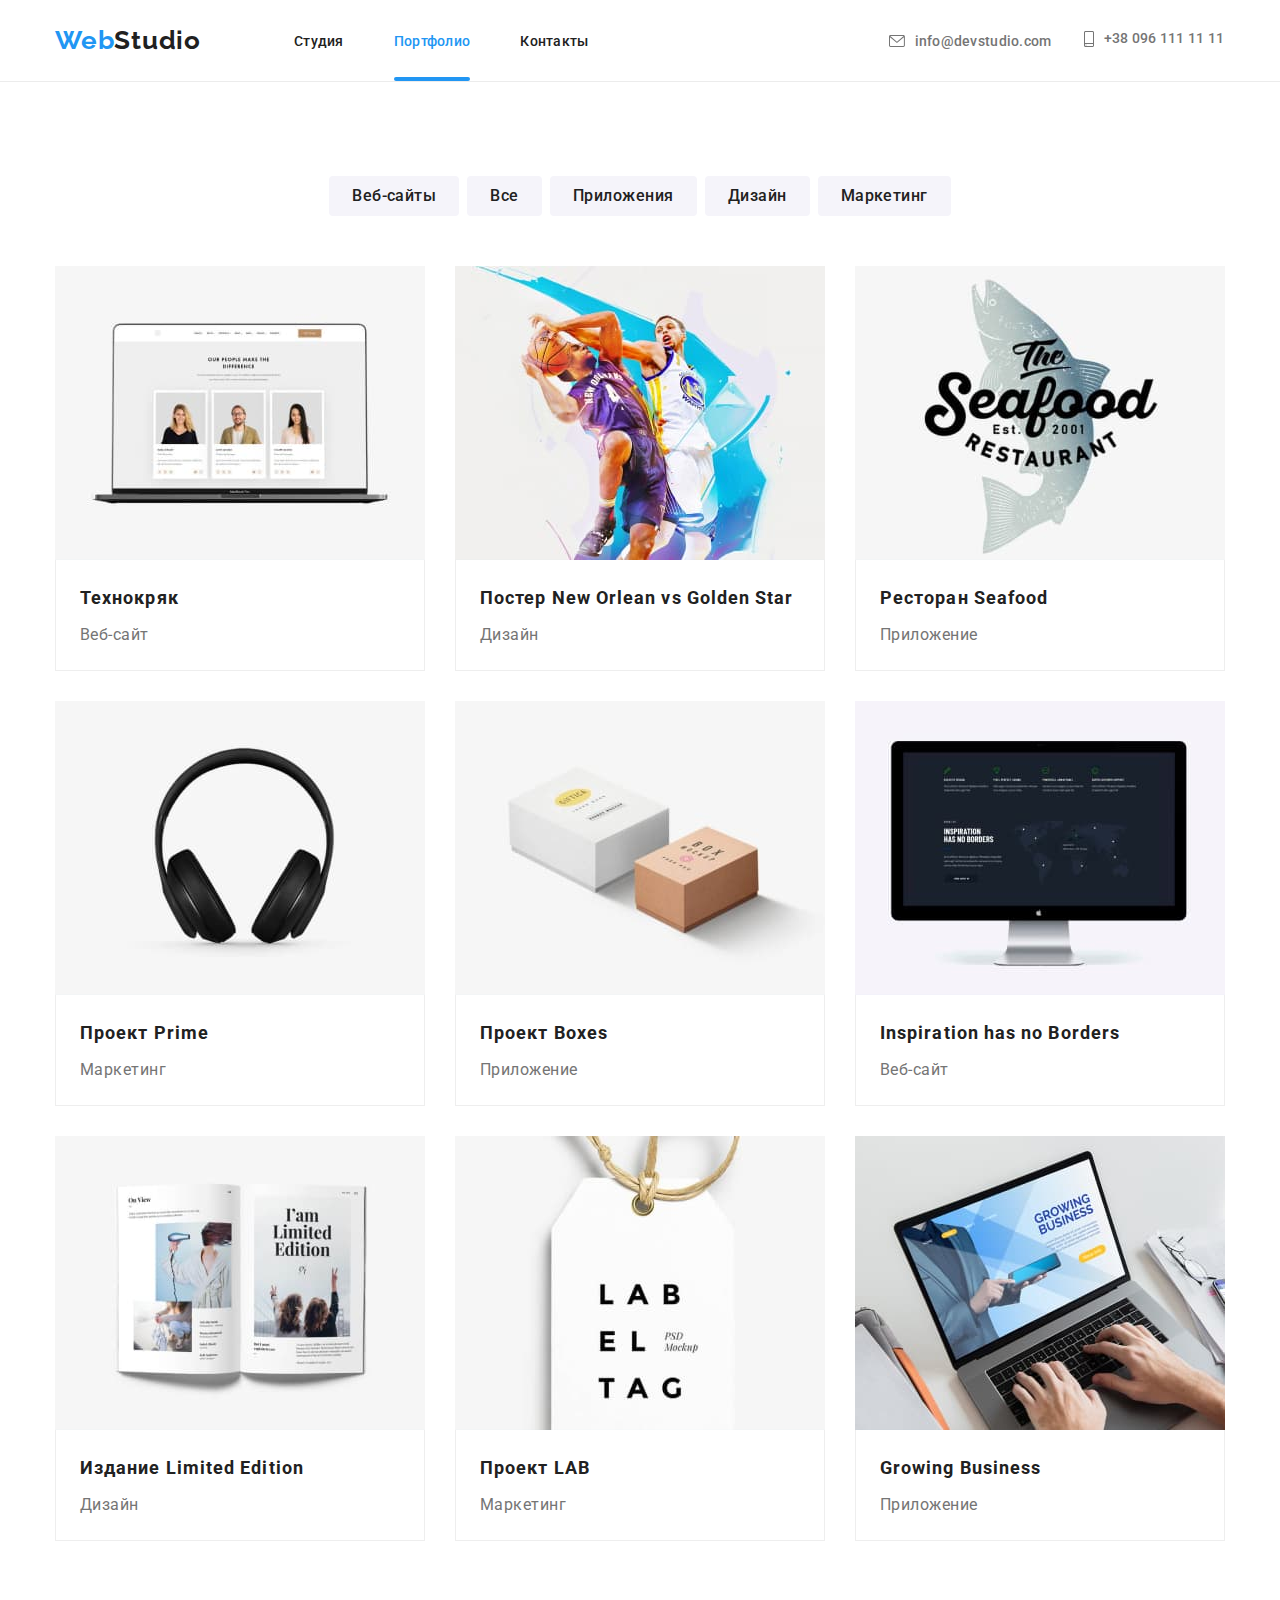
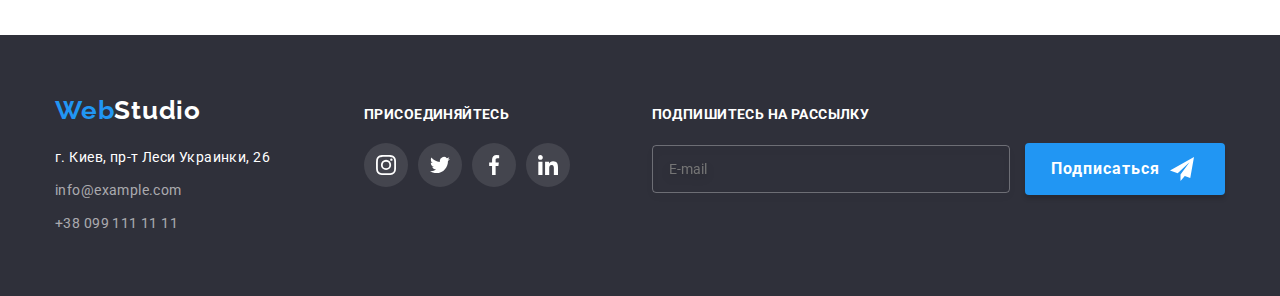
==== portfolio.html @ cc40df7d "Добавляет файлы из предыдущей д.з" ====
<!DOCTYPE html>
<html lang="ru">
  <head>
    <meta charset="UTF-8" />
    <meta http-equiv="X-UA-Compatible" content="IE=edge" />
    <meta name="viewport" content="width=device-width, initial-scale=1.0" />
    <title>Portfolio</title>
    <link rel="preconnect" href="https://fonts.googleapis.com" />
    <link rel="preconnect" href="https://fonts.gstatic.com" crossorigin />
    <link
      href="https://fonts.googleapis.com/css2?family=Raleway:wght@700&family=Roboto:wght@400;500;700;900&display=swap"
      rel="stylesheet"
    />
    <link rel="stylesheet" href="./css/normalize.css" />
    <link
      rel="stylesheet"
      href="https://cdnjs.cloudflare.com/ajax/libs/modern-normalize/1.1.0/modern-normalize.min.css"
    />
    <link rel="stylesheet" href="./css/main.min.css" />
    <!-- <link rel="stylesheet" href="./css/styles.css" /> -->
  </head>
  <body>
    <!--header-->
    <header class="page-header">
      <div class="container main-nav">
        <nav class="menu">
          <a class="logo" href="./index.html"><span class="accent">Web</span>Studio</a>
          <button
            type="button"
            class="menu-button"
            aria-expanded="false"
            aria-controls="menu-container"
            data-menu-button
          >
            <svg width="40px" height="40px" aria-label="Преключатель мобильного меню">
              <use class="icon-menu" href="./images/sprite.svg#icon-menu-open"></use>
              <use class="icon-cross" href="./images/sprite.svg#icon-menu-close"></use>
            </svg>
          </button>
          <div class="menu-container" id="menu-container" data-menu>
            <ul class="menu__list">
              <li class="menu__item">
                <a href="./index.html" class="menu__link">Студия</a>
              </li>
              <li class="menu__item">
                <a href="./portfolio.html" class="menu__link menu__link--current">Портфолио</a>
              </li>
              <li class="menu__item">
                <a href="#" class="menu__link">Контакты</a>
              </li>
            </ul>
            <ul class="connection">
              <li class="connection__item connection__item-first">
                <a href="mailto:info@devstudio.com" class="connection__link">
                  <svg class="connection__contact-icon" width="16px" height="12px">
                    <use href="./images/sprite.svg#icon-envelope"></use>
                  </svg>
                  info@devstudio.com
                </a>
              </li>
              <li class="connection__item connection__item-second">
                <a href="tel+380961111111" class="connection__link">
                  <svg class="connection__contact-icon" width="10px" height="16px">
                    <use href="./images/sprite.svg#icon-smartphone"></use>
                  </svg>
                  +38 096 111 11 11
                </a>
              </li>
            </ul>
            <ul class="header-social-list">
              <li class="header-social-list__item">
                <a href="#" class="header-social-list__link">Instagram</a>
              </li>
              <li class="header-social-list__item">
                <a href="#" class="header-social-list__link">Twitter</a>
              </li>
              <li class="header-social-list__item">
                <a href="#" class="header-social-list__link">Facebook</a>
              </li>
              <li class="header-social-list__item">
                <a href="#" class="header-social-list__link">LinkedIn</a>
              </li>
            </ul>
          </div>
        </nav>
      </div>
    </header>
    <main>
      <section class="section">
        <div class="container">
          <h1 class="visually-hidden">Наши работы</h1>
          <ul class="filter">
            <li class="filter__item">
              <button type="button" class="button filter__button">Веб-сайты</button>
            </li>
            <li class="filter__item">
              <button type="button" class="button filter__button">Все</button>
            </li>
            <li class="filter__item">
              <button type="button" class="button filter__button">Приложения</button>
            </li>
            <li class="filter__item">
              <button type="button" class="button filter__button">Дизайн</button>
            </li>
            <li class="filter__item">
              <button type="button" class="button filter__button">Маркетинг</button>
            </li>
          </ul>
          <ul class="card-set">
            <li class="card-set__item">
              <a class="card" href="#">
                <div class="card__thumb">
                  <picture>
                    <source
                      srcset="
                        ./images/desktop/portfolio-card-set/technokryak-370/technokryak-370.jpg    1x,
                        ./images/desktop/portfolio-card-set/technokryak-370/technokryak-370@2x.jpg 2x
                      "
                      media="(min-width: 1200px)"
                    />
                    <source
                      srcset="
                        ./images/tablet/portfolio-card-set/technokryak-354/technokryak-354.jpg    1x,
                        ./images/tablet/portfolio-card-set/technokryak-354/technokryak-354@2x.jpg 2x
                      "
                      media="(min-width: 768px)"
                    />
                    <source
                      srcset="
                        ./images/mobile/portfolio-card-set/technocryak-450/technocryak-450.jpg    1x,
                        ./images/mobile/portfolio-card-set/technocryak-450/technocryak-450@2x.jpg 2x
                      "
                      media="(max-width: 767px)"
                    />
                    <img
                      class="card__image"
                      src="./images/mobile/portfolio-card-set/technocryak-450/technocryak-450.jpg"
                      alt="экран макбука"
                    />
                  </picture>
                  <div class="card__overlay">
                    <p class="card__text">
                      Ресурс предлагает комплексные предложения с разным уровнем функционала и
                      сервисов. Все это позволит посетителю получить исчерпывающие сведения о
                      компании или частном лице.
                    </p>
                  </div>
                </div>
                <div class="card__content">
                  <h2 class="card__project-title">Технокряк</h2>
                  <p class="card__project-description">Веб-сайт</p>
                </div>
              </a>
            </li>
            <li class="card-set__item">
              <a class="card" href="#">
                <div class="card__thumb">
                  <picture>
                    <source
                      srcset="
                        ./images/desktop/portfolio-card-set/poster-new-orlean-370/poster-new-orlean-370.jpg    1x,
                        ./images/desktop/portfolio-card-set/poster-new-orlean-370/poster-new-orlean-370@2x.jpg 2x
                      "
                      media="(min-width: 1200px)"
                    />
                    <source
                      srcset="
                        ./images/tablet/portfolio-card-set/poster-new-orlean-354/poster-new-orlean-354.jpg    1x,
                        ./images/tablet/portfolio-card-set/poster-new-orlean-354/poster-new-orlean-354@2x.jpg 2x
                      "
                      media="(min-width: 768px)"
                    />
                    <source
                      srcset="
                        ./images/mobile/portfolio-card-set/poster-new-orlean-450/poster-new-orlean-450.jpg    1x,
                        ./images/mobile/portfolio-card-set/poster-new-orlean-450/poster-new-orlean-450@2x.jpg 2x
                      "
                      media="(max-width: 767px)"
                    />
                    <img
                      class="card__image"
                      src="./images/mobile/portfolio-card-set/poster-new-orlean-450/poster-new-orlean-450.jpg"
                      alt="два парня играют в баскетбол"
                    />
                  </picture>
                  <div class="card__overlay">
                    <p class="card__text">
                      Ресурс предлагает комплексные предложения с разным уровнем функционала и
                      сервисов. Все это позволит посетителю получить исчерпывающие сведения о
                      компании или частном лице.
                    </p>
                  </div>
                </div>
                <div class="card__content">
                  <h2 class="card__project-title">Постер New Orlean vs Golden Star</h2>
                  <p class="card__project-description">Дизайн</p>
                </div>
              </a>
            </li>
            <li class="card-set__item">
              <a class="card" href="#">
                <div class="card__thumb">
                  <picture>
                    <source
                      srcset="
                        ./images/desktop/portfolio-card-set/seafood-370/seafood-370.jpg    1x,
                        ./images/desktop/portfolio-card-set/seafood-370/seafood-370@2x.jpg 2x
                      "
                      media="(min-width: 1200px)"
                    />
                    <source
                      srcset="
                        ./images/tablet/portfolio-card-set/seafood-354/seafood-354.jpg    1x,
                        ./images/tablet/portfolio-card-set/seafood-354/seafood-354@2x.jpg 2x
                      "
                      media="(min-width: 768px)"
                    />
                    <source
                      srcset="
                        ./images/mobile/portfolio-card-set/seafood-450/seafood-450.jpg    1x,
                        ./images/mobile/portfolio-card-set/seafood-450/seafood-450@2x.jpg 2x
                      "
                      media="(max-width: 767px)"
                    />
                    <img
                      class="card__image"
                      src="./images/mobile/portfolio-card-set/seafood-450/seafood-450.jpg"
                      alt="Логотип ресторана Сифуд"
                    />
                  </picture>
                  <div class="card__overlay">
                    <p class="card__text">
                      Ресурс предлагает комплексные предложения с разным уровнем функционала и
                      сервисов. Все это позволит посетителю получить исчерпывающие сведения о
                      компании или частном лице.
                    </p>
                  </div>
                </div>
                <div class="card__content">
                  <h2 class="card__project-title">Ресторан Seafood</h2>
                  <p class="card__project-description">Приложение</p>
                </div>
              </a>
            </li>
            <li class="card-set__item">
              <a class="card" href="#">
                <div class="card__thumb">
                  <picture>
                    <source
                      srcset="
                        ./images/desktop/portfolio-card-set/prime-370/prime-370.jpg    1x,
                        ./images/desktop/portfolio-card-set/prime-370/prime-370@2x.jpg 2x
                      "
                      media="(min-width: 1200px)"
                    />
                    <source
                      srcset="
                        ./images/tablet/portfolio-card-set/prime-354/prime-354.jpg    1x,
                        ./images/tablet/portfolio-card-set/prime-354/prime-354@2x.jpg 2x
                      "
                      media="(min-width: 768px)"
                    />
                    <source
                      srcset="
                        ./images/mobile/portfolio-card-set/prime-450/prime-450.jpg    1x,
                        ./images/mobile/portfolio-card-set/prime-450/prime-450@2x.jpg 2x
                      "
                      media="(max-width: 767px)"
                    />
                    <img
                      class="card__image"
                      src="./images/mobile/portfolio-card-set/prime-450/prime-450.jpg"
                      alt="Наушники"
                    />
                  </picture>
                  <div class="card__overlay">
                    <p class="card__text">
                      Ресурс предлагает комплексные предложения с разным уровнем функционала и
                      сервисов. Все это позволит посетителю получить исчерпывающие сведения о
                      компании или частном лице.
                    </p>
                  </div>
                </div>
                <div class="card__content">
                  <h2 class="card__project-title">Проект Prime</h2>
                  <p class="card__project-description">Маркетинг</p>
                </div>
              </a>
            </li>
            <li class="card-set__item">
              <a class="card" href="#">
                <div class="card__thumb">
                  <picture>
                    <source
                      srcset="
                        ./images/desktop/portfolio-card-set/boxes-370/boxes-370.jpg    1x,
                        ./images/desktop/portfolio-card-set/boxes-370/boxes-370@2x.jpg 2x
                      "
                      media="(min-width: 1200px)"
                    />
                    <source
                      srcset="
                        ./images/tablet/portfolio-card-set/boxes-354/boxes-354.jpg    1x,
                        ./images/tablet/portfolio-card-set/boxes-354/boxes-354@2x.jpg 2x
                      "
                      media="(min-width: 768px)"
                    />
                    <source
                      srcset="
                        ./images/mobile/portfolio-card-set/boxes-450/boxes-450.jpg    1x,
                        ./images/mobile/portfolio-card-set/boxes-450/boxes-450@2x.jpg 2x
                      "
                      media="(max-width: 767px)"
                    />
                    <img
                      class="card__image"
                      src="./images/mobile/portfolio-card-set/boxes-450/boxes-450.jpg"
                      alt="Две коробки"
                    />
                  </picture>
                  <div class="card__overlay">
                    <p class="card__text">
                      Ресурс предлагает комплексные предложения с разным уровнем функционала и
                      сервисов. Все это позволит посетителю получить исчерпывающие сведения о
                      компании или частном лице.
                    </p>
                  </div>
                </div>
                <div class="card__content">
                  <h2 class="card__project-title">Проект Boxes</h2>
                  <p class="card__project-description">Приложение</p>
                </div>
              </a>
            </li>
            <li class="card-set__item">
              <a class="card" href="#">
                <div class="card__thumb">
                  <picture>
                    <source
                      srcset="
                        ./images/desktop/portfolio-card-set/inspiration-370/inspiration-370.jpg    1x,
                        ./images/desktop/portfolio-card-set/inspiration-370/inspiration-370@2x.jpg 2x
                      "
                      media="(min-width: 1200px)"
                    />
                    <source
                      srcset="
                        ./images/tablet/portfolio-card-set/inspiration-354/inspiration-354.jpg    1x,
                        ./images/tablet/portfolio-card-set/inspiration-354/inspiration-354@2x.jpg 2x
                      "
                      media="(min-width: 768px)"
                    />
                    <source
                      srcset="
                        ./images/mobile/portfolio-card-set/inspiration-450/inspiration-450.jpg    1x,
                        ./images/mobile/portfolio-card-set/inspiration-450/inspiration-450@2x.jpg 2x
                      "
                      media="(max-width: 767px)"
                    />
                    <img
                      class="card__image"
                      src="./images/mobile/portfolio-card-set/inspiration-450/inspiration-450.jpg"
                      alt="Экран компьютера"
                    />
                  </picture>
                  <div class="card__overlay">
                    <p class="card__text">
                      Ресурс предлагает комплексные предложения с разным уровнем функционала и
                      сервисов. Все это позволит посетителю получить исчерпывающие сведения о
                      компании или частном лице.
                    </p>
                  </div>
                </div>
                <div class="card__content">
                  <h2 class="card__project-title">Inspiration has no Borders</h2>
                  <p class="card__project-description">Веб-сайт</p>
                </div>
              </a>
            </li>
            <li class="card-set__item">
              <a class="card" href="#">
                <div class="card__thumb">
                  <picture>
                    <source
                      srcset="
                        ./images/desktop/portfolio-card-set/limited-edition-370/limited-edition-370.jpg    1x,
                        ./images/desktop/portfolio-card-set/limited-edition-370/limited-edition-370@2x.jpg 2x
                      "
                      media="(min-width: 1200px)"
                    />
                    <source
                      srcset="
                        ./images/tablet/portfolio-card-set/limited-edition-354/limited-edition-354.jpg    1x,
                        ./images/tablet/portfolio-card-set/limited-edition-354/limited-edition-354@2x.jpg 2x
                      "
                      media="(min-width: 768px)"
                    />
                    <source
                      srcset="
                        ./images/mobile/portfolio-card-set/limited-edition-450/limited-edition-450.jpg    1x,
                        ./images/mobile/portfolio-card-set/limited-edition-450/limited-edition-450@2x.jpg 2x
                      "
                      media="(max-width: 767px)"
                    />
                    <img
                      class="card__image"
                      src="./images/mobile/portfolio-card-set/limited-edition-450/limited-edition-450.jpg"
                      alt="Открытая книга"
                    />
                  </picture>
                  <div class="card__overlay">
                    <p class="card__text">
                      Ресурс предлагает комплексные предложения с разным уровнем функционала и
                      сервисов. Все это позволит посетителю получить исчерпывающие сведения о
                      компании или частном лице.
                    </p>
                  </div>
                </div>
                <div class="card__content">
                  <h2 class="card__project-title">Издание Limited Edition</h2>
                  <p class="card__project-description">Дизайн</p>
                </div>
              </a>
            </li>
            <li class="card-set__item">
              <a class="card" href="#">
                <div class="card__thumb">
                  <picture>
                    <source
                      srcset="
                        ./images/desktop/portfolio-card-set/lab-370/lab-370.jpg    1x,
                        ./images/desktop/portfolio-card-set/lab-370/lab-370@2x.jpg 2x
                      "
                      media="(min-width: 1200px)"
                    />
                    <source
                      srcset="
                        ./images/tablet/portfolio-card-set/lab-354/lab-354.jpg    1x,
                        ./images/tablet/portfolio-card-set/lab-354/lab-354@2x.jpg 2x
                      "
                      media="(min-width: 768px)"
                    />
                    <source
                      srcset="
                        ./images/mobile/portfolio-card-set/lab-450/lab-450.jpg    1x,
                        ./images/mobile/portfolio-card-set/lab-450/lab-450@2x.jpg 2x
                      "
                      media="(max-width: 767px)"
                    />
                    <img
                      class="card__image"
                      src="./images/mobile/portfolio-card-set/lab-450/lab-450.jpg"
                      alt="Бейдж с названием проетка"
                    />
                  </picture>
                  <div class="card__overlay">
                    <p class="card__text">
                      Ресурс предлагает комплексные предложения с разным уровнем функционала и
                      сервисов. Все это позволит посетителю получить исчерпывающие сведения о
                      компании или частном лице.
                    </p>
                  </div>
                </div>
                <div class="card__content">
                  <h2 class="card__project-title">Проект LAB</h2>
                  <p class="card__project-description">Маркетинг</p>
                </div>
              </a>
            </li>
            <li class="card-set__item">
              <a class="card" href="#">
                <div class="card__thumb">
                  <picture>
                    <source
                      srcset="
                        ./images/desktop/portfolio-card-set/growing-business-370/growing-business-370.jpg    1x,
                        ./images/desktop/portfolio-card-set/growing-business-370/growing-business-370@2x.jpg 2x
                      "
                      media="(min-width: 1200px)"
                    />
                    <source
                      srcset="
                        ./images/tablet/portfolio-card-set/growing-business-354/growing-business-354.jpg    1x,
                        ./images/tablet/portfolio-card-set/growing-business-354/growing-business-354@2x.jpg 2x
                      "
                      media="(min-width: 768px)"
                    />
                    <source
                      srcset="
                        ./images/mobile/portfolio-card-set/growing-business-450/growing-business-450.jpg    1x,
                        ./images/mobile/portfolio-card-set/growing-business-450/growing-business-450@2x.jpg 2x
                      "
                      media="(max-width: 767px)"
                    />
                    <img
                      class="card__image"
                      src="./images/mobile/portfolio-card-set/growing-business-450/growing-business-450.jpg"
                      alt="Работа за ноутбуком"
                    />
                  </picture>
                  <div class="card__overlay">
                    <p class="card__text">
                      Ресурс предлагает комплексные предложения с разным уровнем функционала и
                      сервисов. Все это позволит посетителю получить исчерпывающие сведения о
                      компании или частном лице.
                    </p>
                  </div>
                </div>
                <div class="card__content">
                  <h2 class="card__project-title">Growing Business</h2>
                  <p class="card__project-description">Приложение</p>
                </div>
              </a>
            </li>
          </ul>
        </div>
      </section>
    </main>
    <!--footer-->
    <footer class="total-footer-background">
      <div class="container footer">
        <div class="contacts-thumb">
          <a class="logo footer__logo" href="./index.html"><span class="accent">Web</span>Studio</a>
          <address>
            <ul class="contacts">
              <li class="contacts__item">
                <a
                  class="contacts__location"
                  href="https://www.google.com/maps/place/бул.+Леси+Украинки,+26,+Киев"
                  target="_blank"
                  rel="noreferrer noopener nofollow"
                  >г. Киев, пр-т Леси Украинки, 26</a
                >
              </li>
              <li class="contacts__item">
                <a class="contacts__mail-tel" href="mailto:info@example.com">info@example.com</a>
              </li>
              <li class="contacts__item">
                <a class="contacts__mail-tel" href="tel:+380991111111">+38 099 111 11 11</a>
              </li>
            </ul>
          </address>
        </div>
        <div class="join">
          <p class="footer-text-title">присоединяйтесь</p>
          <ul class="links-list">
            <li class="links-list__item">
              <a class="links-list__link" href="#">
                <svg class="links-list__icon" width="20px" height="20px">
                  <use href="./images/sprite.svg#icon-instagram"></use>
                </svg>
              </a>
            </li>
            <li class="links-list__item">
              <a class="links-list__link" href="#">
                <svg class="links-list__icon" width="20px" height="20px">
                  <use href="./images/sprite.svg#icon-twitter"></use>
                </svg>
              </a>
            </li>
            <li class="links-list__item">
              <a class="links-list__link" href="#">
                <svg class="links-list__icon" width="20px" height="20px">
                  <use href="./images/sprite.svg#icon-facebook"></use>
                </svg>
              </a>
            </li>
            <li class="links-list__item">
              <a class="links-list__link" href="#">
                <svg class="links-list__icon" width="20px" height="20px">
                  <use href="./images/sprite.svg#icon-linkedin"></use>
                </svg>
              </a>
            </li>
          </ul>
        </div>
        <div class="footer-form">
          <p class="footer-text-title footer-form__footer-text-title">Подпишитесь на рассылку</p>
          <input class="footer-form__input-email" type="email" name="email" placeholder="E-mail" />
          <button class="button button--contained footer-form_button--contained" type="submit">
            Подписаться
            <svg class="button__icon" width="24px" height="24px">
              <use href="./images/sprite.svg#icon-subscribe-send"></use>
            </svg>
          </button>
        </div>
      </div>
    </footer>
    <script src="./js/menu.js"></script>
  </body>
</html>
---- css/main.min.css ----
:root{--primery-color: #212121;--secondary-color: #757575;--accent-color: #2196f3;--accent-color-hover: #188ce8;--light-color: #ffffff;--backgound-gray-color: #f5f4fa;--link-client-color: #afb1b8;--image-border: 1px solid #eeeeee;--primery-font: "Roboto", sans-serif;--secondary-font: "Raleway", sans-serif;--normal-font: 400;--medium-font: 500;--bolt-font: 700;--bolder-font: 900;--primary-font-size: 14px;--secondary-font-size: 16px}body{background-color:var(--light-color);font-size:var(--primary-font-size);color:var(--primery-color);font-family:var(--primery-font);letter-spacing:.03em}img{display:block;max-width:100%;height:auto}button{cursor:pointer}ul,ol{list-style:none;margin-top:0;margin-bottom:0;padding-left:0}h1,h2,h3,h4,h5,p{margin-top:0;margin-bottom:0}.section{padding-top:60px;padding-bottom:60px}@media screen and (min-width: 1200px){.section{padding-top:94px;padding-bottom:94px}}.container{padding-left:15px;padding-right:15px}@media screen and (min-width: 480px){.container{width:480px;margin-right:auto;margin-left:auto}}@media screen and (min-width: 768px){.container{width:768px}}@media screen and (min-width: 1200px){.container{width:1200px}}.visually-hidden{position:absolute;white-space:nowrap;width:1px;height:1px;overflow:hidden;border:0;padding:0;clip:rect(0 0 0 0);-webkit-clip-path:inset(50%);clip-path:inset(50%);margin:-1px}.page-header{position:relative;padding-top:16px;padding-bottom:16px;border-bottom:1px solid #ececec}@media screen and (min-width: 768px){.page-header{padding-top:21px;padding-bottom:21px}}@media screen and (min-width: 1200px){.page-header{padding-top:25px;padding-bottom:25px}}.logo{color:var(--primery-color);font-family:var(--secondary-font);font-weight:var(--bolt-font);text-decoration:none;font-size:24px;line-height:1.17;letter-spacing:.03em}@media screen and (max-width: 767px){.logo{margin-right:auto}}@media screen and (min-width: 768px){.logo{margin-right:88px}}@media screen and (min-width: 1200px){.logo{margin-right:93px;font-size:26px;line-height:1.19}}.accent{color:var(--accent-color)}.menu{display:flex;align-items:center}.menu-button{z-index:4;top:10px;display:inline-flex;margin:0;padding:0;border:none;background-color:rgba(0,0,0,0)}.menu-button .icon-cross{display:none}.menu-button.is-open .icon-cross{display:block}.menu-button.is-open .icon-menu{display:none}@media screen and (min-width: 768px){.menu-button{display:none}}.menu-container.is-open{display:flex;flex-direction:column}@media screen and (max-width: 767px){.menu-container{display:none;position:absolute;z-index:3;top:0;left:0;width:100vw;height:100vh;padding:48px 40px;background-color:var(--light-color);box-shadow:0px 4px 8px rgba(0,0,0,.04),0px 2px 4px rgba(0,0,0,.08),0px 1px 3px rgba(0,0,0,.16)}}@media screen and (min-width: 768px){.menu-container{display:flex;align-items:center}}@media screen and (max-width: 767px){.menu__list{margin-bottom:auto}}@media screen and (min-width: 768px){.menu__list{display:flex;margin-right:84px}}@media screen and (min-width: 1200px){.menu__list{margin-right:300px}}@media screen and (max-width: 767px){.menu__list .menu__item:not(:last-child){margin-bottom:32px}}@media screen and (min-width: 768px){.menu__list .menu__item:not(:last-child){margin-right:50px}}.menu__link{font-weight:var(--medium-font);font-size:40px;line-height:1.18;letter-spacing:.02em;text-decoration:none;color:var(--primery-color);transition:color 250ms cubic-bezier(0.4, 0, 0.2, 1)}.menu__link--current{color:var(--accent-color)}@media screen and (min-width: 768px){.menu__link{font-size:var(--primary-font-size);line-height:1.14;padding-top:32px;padding-bottom:32px;bottom:-1px;position:relative}.menu__link--current{color:var(--accent-color)}.menu__link--current::after{content:"";position:absolute;left:0;bottom:0;display:block;width:100%;height:4px;border-radius:2px;background-color:var(--accent-color)}.menu__link:hover,.menu__link:focus{color:var(--accent-color)}}@media screen and (max-width: 767px){.connection{display:flex;flex-direction:column;gap:32px;margin-bottom:64px}}@media screen and (min-width: 768px)and (max-width: 1199px){.connection{display:flex;flex-direction:column;gap:10px}}@media screen and (min-width: 1200px){.connection{display:flex;align-items:baseline;margin-left:auto}}@media screen and (max-width: 767px){.connection__item-first{order:2}}@media screen and (max-width: 767px){.connection__item-first .connection__link{font-weight:var(--medium-font);font-size:24px;line-height:1.17;letter-spacing:.02em;color:var(--secondary-color)}}@media screen and (max-width: 767px){.connection__item-second{order:1}}@media screen and (max-width: 380px){.connection__item-second .connection__link{font-size:26px;color:var(--accent-color)}}@media screen and (min-width: 381px)and (max-width: 767px){.connection__item-second .connection__link{font-weight:var(--medium-font);font-size:34px;line-height:1.18;letter-spacing:.02em;color:var(--accent-color)}}.connection__contact-icon{fill:currentColor;margin-right:10px}.connection__contact-icon:hover,.connection__contact-icon:focus{fill:currentColor}@media screen and (max-width: 767px){.connection__contact-icon{display:none}}@media screen and (min-width: 1200px){.connection__item:not(:last-child){margin-right:32px}}.connection__link{display:flex;align-items:center;color:var(--secondary-color);font-weight:var(--medium-font);line-height:1.14;letter-spacing:.02em;text-decoration:none;transition:color 250ms cubic-bezier(0.4, 0, 0.2, 1)}.connection__link:hover,.connection__link:focus{color:var(--accent-color)}@media screen and (min-width: 768px){.connection__link{font-size:12px;line-height:1.17}}@media screen and (min-width: 1200px){.connection__link{font-size:var(--primary-font-size);line-height:1.14}}.header-social-list{display:flex;flex-wrap:wrap;gap:10px}@media screen and (min-width: 768px){.header-social-list{display:none}}.header-social-list__item{padding-right:10px}.header-social-list__item:not(:last-child){border-right:1px solid rgba(33,33,33,.2)}.header-social-list__link{color:var(--accent-color);font-weight:var(--medium-font);font-size:18px;line-height:1.22;letter-spacing:.02em;text-decoration:none}.section.overlay{min-height:400px;margin-left:auto;margin-right:auto;padding-top:118px;padding-bottom:118px;text-align:center;background-repeat:no-repeat;background-position:center;background-size:480px 400px;background-image:linear-gradient(to right, rgba(47, 48, 58, 0.4), rgba(47, 48, 58, 0.4)),url(../images/mobile/hero/hero-480/hero-480.jpg)}@media screen and (min-device-pexel-ratio: 2)and (max-width: 767px),screen and (-webkit-min-device-pixel-ratio: 2)and (max-width: 767px),screen and (min-resolution: 192dpi)and (max-width: 767px),screen and (min-resolution: 2dppx)and (max-width: 767px){.section.overlay{background-image:linear-gradient(to right, rgba(47, 48, 58, 0.4), rgba(47, 48, 58, 0.4)),url(../images/mobile/hero/hero-480/hero-480@2x.jpg)}}@media screen and (min-width: 481px){.section.overlay{background-size:768px 400px;background-image:linear-gradient(to right, rgba(47, 48, 58, 0.4), rgba(47, 48, 58, 0.4)),url(../images/tablet/hero/hero-768.jpg)}}@media screen and (min-device-pexel-ratio: 2)and (min-width: 481px),screen and (-webkit-min-device-pixel-ratio: 2)and (min-width: 481px),screen and (min-resolution: 192dpi)and (min-width: 481px),screen and (min-resolution: 2dppx)and (min-width: 481px){.section.overlay{background-image:linear-gradient(to right, rgba(47, 48, 58, 0.4), rgba(47, 48, 58, 0.4)),url(../images/tablet/hero/hero-768@2x.jpg)}}@media screen and (min-width: 769px){.section.overlay{min-height:600px;padding-top:200px;padding-bottom:200px;background-size:1600px 600px;background-image:linear-gradient(to right, rgba(47, 48, 58, 0.4), rgba(47, 48, 58, 0.4)),url(../images/desktop/hero/hero-1600.jpg)}}@media screen and (min-device-pexel-ratio: 2)and (min-width: 769px),screen and (-webkit-min-device-pixel-ratio: 2)and (min-width: 769px),screen and (min-resolution: 192dpi)and (min-width: 769px),screen and (min-resolution: 2dppx)and (min-width: 769px){.section.overlay{background-image:linear-gradient(to right, rgba(47, 48, 58, 0.4), rgba(47, 48, 58, 0.4)),url(../images/desktop/hero/hero-1600@2x.jpg)}}.hero-title{max-width:360px;margin-left:auto;margin-right:auto;margin-top:0px;margin-bottom:30px;font-weight:var(--bolder-font);font-size:26px;line-height:1.62;text-align:center;letter-spacing:.06em;text-transform:uppercase;color:var(--light-color)}@media screen and (min-width: 1200px){.hero-title{max-width:696px;margin-top:0px;font-size:44px;line-height:1.36}}.button{font-family:inherit;border:1px solid rgba(0,0,0,0);transition:background-color 250ms cubic-bezier(0.4, 0, 0.2, 1),box-shadow 250ms cubic-bezier(0.4, 0, 0.2, 1),color 250ms cubic-bezier(0.4, 0, 0.2, 1)}.button--contained{display:block;padding:10px 32px;margin-left:auto;margin-right:auto;min-width:200px;color:var(--light-color);background-color:var(--accent-color);font-weight:var(--bolt-font);font-size:var(--secondary-font-size);line-height:1.88;letter-spacing:.06em;cursor:pointer;text-align:center;border-radius:4px;box-shadow:0px 4px 4px rgba(0,0,0,.15)}.button--contained:hover,.button--contained:focus{background-color:var(--accent-color-hover)}@media screen and (min-width: 768px){.benefits__list{display:flex;flex-wrap:wrap;margin:-15px}}@media screen and (min-width: 1200px){.benefits__list{margin:-15px}}@media screen and (min-width: 768px){.benefits__item{margin:15px;width:calc((100% - 60px)/2)}}@media screen and (min-width: 1200px){.benefits__item{margin:15px;width:calc((100% - 120px)/4)}}@media screen and (max-width: 767px){.benefits__item:not(:last-child){margin-bottom:30px}}.benefits__icon-container{display:flex;justify-content:center;align-items:center;background-color:var(--backgound-gray-color);border-radius:4px;margin-bottom:30px;height:120px}.benefits__achivements{margin-bottom:10px;font-weight:var(--bolt-font);font-size:var(--primary-font-size);line-height:1.14;letter-spacing:.03em;text-transform:uppercase}@media screen and (max-width: 768px){.benefits__achivements{text-align:center}}.benefits__description{color:var(--secondary-color);font-size:var(--primary-font-size);line-height:1.71;letter-spacing:.03em}.section.services{padding-top:0}@media screen and (max-width: 1199px){.section.services{display:none}}.head-title{margin-top:0;margin-bottom:50px;font-weight:var(--bolt-font);font-size:36px;line-height:1.17;text-align:center;letter-spacing:.03em}.services__list{display:flex}.services__list .services__item:not(:last-child){margin-right:30px}.services__thumb{position:relative}.services__overlay{position:absolute;transform-origin:bottom center;bottom:0;width:370px;height:70px;background-color:rgba(47,48,58,.8)}.services__name{margin-top:27px;margin-bottom:27px;font-weight:var(--bolt-font);font-size:var(--primary-font-size);line-height:1.14;text-align:center;letter-spacing:.03em;text-transform:uppercase;color:var(--light-color)}.head-title{margin-bottom:30px;font-weight:var(--bolt-font);font-size:28px;line-height:1.18;text-align:center;letter-spacing:.03em}@media screen and (min-width: 1200px){.head-title{margin-bottom:50px;font-size:36px;line-height:1.17}}.section--gray-background{background-color:var(--backgound-gray-color)}.team{display:flex;flex-wrap:wrap;gap:30px;justify-content:center;align-items:center}.team__item{width:450px;text-align:center;background-color:var(--light-color);box-shadow:0px 1px 3px rgba(0,0,0,.12),0px 1px 1px rgba(0,0,0,.14),0px 2px 1px rgba(0,0,0,.2);border-radius:0px 0px 4px 4px}@media screen and (min-width: 768px){.team__item{width:354px}}@media screen and (min-width: 1200px){.team__item{width:270px}}.team__photo{margin-top:0;margin-bottom:0}.team__card-information{padding-top:30px;padding-bottom:30px}.team__member{margin-top:0;margin-bottom:10px;font-weight:var(--medium-font);font-size:var(--secondary-font-size);line-height:1.19;letter-spacing:.03em}.team__profession{margin-top:0;margin-bottom:16px;color:var(--secondary-color);font-weight:var(--normal-font);font-size:var(--secondary-font-size);line-height:1.19;letter-spacing:.03em}.team__social-links-list{display:flex;align-items:center;justify-content:center;gap:10px}.team__card-social-link{width:44px;height:44px;border-radius:50%}.team__personal-social-links{display:flex;justify-content:center;align-items:center;text-decoration:none;color:var(--link-client-color);width:100%;height:100%;border-radius:50%;transition:background-color 250ms cubic-bezier(0.4, 0, 0.2, 1),color 250ms cubic-bezier(0.4, 0, 0.2, 1)}.team__personal-social-links:hover,.team__personal-social-links:focus{color:var(--light-color);background-color:var(--accent-color)}.team__link-icon{fill:currentColor}.clients-list{display:flex;flex-wrap:wrap;justify-content:center;align-items:center;gap:30px}.client{width:210px;height:92px}@media screen and (min-width: 768px){.client{width:226px}}@media screen and (min-width: 1200px){.client{width:170px}}.client__link{display:flex;align-items:center;justify-content:center;color:var(--link-client-color);width:100%;height:100%;border:1px solid currentColor;border-radius:4px;transition:color 250ms cubic-bezier(0.4, 0, 0.2, 1),border 250ms cubic-bezier(0.4, 0, 0.2, 1)}.client__link:hover,.client__link:focus{color:var(--accent-color);border-color:currentColor}.client__icon{fill:currentColor}.footer__logo{display:inline-block;margin-bottom:20px;color:var(--light-color);font-family:var(--secondary-font);font-size:24px;font-weight:var(--bolt-font);line-height:1.17;text-decoration:none;letter-spacing:.03em}@media screen and (min-width: 768px)and (max-width: 1199px){.footer__logo{margin-right:0}}@media screen and (min-width: 1200px){.footer__logo{font-size:26px;line-height:1.19}}.total-footer-background{background-color:#2f303a;padding-top:60px;padding-bottom:60px}@media screen and (max-width: 767px){.total-footer-background{text-align:center}}@media screen and (min-width: 768px)and (max-width: 1199px){.footer{display:flex;flex-wrap:wrap;justify-content:space-around}}@media screen and (min-width: 1200px){.footer{display:flex;align-items:baseline}}@media screen and (max-width: 1199px){.contacts-thumb{margin-bottom:60px}}@media screen and (min-width: 768px)and (max-width: 1199px){.contacts-thumb{display:flex;flex-direction:column;align-items:center;text-align:center}}.contacts{display:inline-block}.contacts__item{display:block;margin-top:0}.contacts__item:not(:last-child){margin-bottom:8px}@media screen and (min-width: 1200px){.contacts__item:not(:last-child){margin-bottom:9px}}.contacts__location{color:#fff;font-style:normal;font-weight:var(--normal-font);font-size:var(--primary-font-size);line-height:1.71;letter-spacing:.03em;text-decoration:none;transition:color 250ms cubic-bezier(0.4, 0, 0.2, 1)}.contacts__location:hover,.contacts__location:focus{color:var(--accent-color)}.contacts__mail-tel{color:rgba(255,255,255,.6);font-style:normal;font-weight:var(--normal-font);font-size:var(--primary-font-size);line-height:1.71;letter-spacing:.03em;text-decoration:none;transition:color 250ms cubic-bezier(0.4, 0, 0.2, 1)}.contacts__mail-tel:hover,.contacts__mail-tel:focus{color:var(--accent-color)}@media screen and (max-width: 767px){.join{margin-bottom:60px}}@media screen and (min-width: 1200px){.join{margin-left:70px}}.footer-text-title{font-family:var(--primery-font);font-weight:var(--bolt-font);font-size:var(--primary-font-size);line-height:1.14;letter-spacing:.03em;text-transform:uppercase;color:#fff;margin-top:0;margin-bottom:20px}.links-list{display:flex;gap:10px}@media screen and (max-width: 767px){.links-list{align-items:center;justify-content:center}}.links-list__item{width:44px;height:44px}.links-list__link{display:flex;justify-content:center;align-items:center;width:100%;height:100%;text-decoration:none;color:var(--light-color);background-color:rgba(255,255,255,.1);border-radius:50%;transition:background-color 250ms cubic-bezier(0.4, 0, 0.2, 1)}.links-list__link:hover,.links-list__link:focus{background-color:var(--accent-color)}.links-list__icon{fill:currentColor}@media screen and (min-width: 767px)and (max-width: 1199px){.footer-form{display:flex;flex-direction:column;text-align:center}}@media screen and (min-width: 1200px){.footer-form{margin-left:auto}}.footer-form__input-email{max-width:450px;width:100%;margin-bottom:20px;padding:15px 16px;background:rgba(0,0,0,0);border:1px solid rgba(255,255,255,.3);filter:drop-shadow(0px 4px 4px rgba(0, 0, 0, 0.15));border-radius:4px;color:var(--light-color)}@media screen and (min-width: 768px){.footer-form__input-email{width:450px}}@media screen and (min-width: 1200px){.footer-form__input-email{width:358px;margin-bottom:0;margin-right:12px}}.footer-form_button--contained{display:inline-flex;align-items:center;padding:10px 13px 10px 25px}.button__icon{margin-left:10px;fill:var(--light-color)}.backdrop{position:fixed;z-index:4;top:0;left:0;width:100%;height:100%;background-color:rgba(0,0,0,.2);overflow-y:scroll;opacity:1;transition:opacity 250ms cubic-bezier(0.4, 0, 0.2, 1),visibility 250ms cubic-bezier(0.4, 0, 0.2, 1)}.backdrop.is-hidden{opacity:0;pointer-events:none;visibility:hidden}.modal{position:absolute;z-index:5;top:50%;left:50%;width:450px;max-width:100%;background:var(--light-color);box-shadow:0px 1px 3px rgba(0,0,0,.12),0px 1px 1px rgba(0,0,0,.14),0px 2px 1px rgba(0,0,0,.2);border-radius:4px;padding:40px;transform:translate(-50%, -50%) scale(1);transition:transform 250ms cubic-bezier(0.4, 0, 0.2, 1)}@media screen and (max-height: 600px){.modal{margin-top:80px}}@media screen and (min-width: 1200px){.modal{width:528px}}.backdrop.is-hidden .modal{transform:translate(-50%, -50%) scale(1.1)}.close{position:absolute;top:8px;right:8px;width:30px;height:30px;border:1px solid rgba(0,0,0,.1);border-radius:50%;background-color:var(--light-color);cursor:pointer}.close__cross-icon{position:absolute;top:50%;left:50%;transform:translate(-50%, -50%);fill:#000;transition:fill 250ms cubic-bezier(0.4, 0, 0.2, 1)}.close:hover .close__cross-icon,.close:focus .close__cross-icon{fill:var(--accent-color)}.form__title{font-weight:var(--bolt-font);font-size:20px;line-height:1.5;text-align:center;letter-spacing:.03em;color:var(--primery-color);margin-bottom:12px}@media screen and (min-width: 1200px){.form__title{line-height:1.15}}.form__item{display:flex;flex-direction:column;margin-bottom:10px}.form__label{display:block;font-weight:var(--normal-font);font-size:12px;line-height:1.17;letter-spacing:.01em;color:var(--secondary-color);margin-bottom:4px}.form__input-container{position:relative}.form__input-text{padding:12px 42px;width:100%;font-size:var(--secondary-font-size);border:1px solid rgba(33,33,33,.2);border-radius:4px;transition:border 250ms cubic-bezier(0.4, 0, 0.2, 1);font-size:var(--secondary-font-size);color:var(--primery-color)}.form__input-text:focus{border:1px solid var(--accent-color);outline:none}.form__input-span{transition:fill 250ms cubic-bezier(0.4, 0, 0.2, 1)}.form__input-text:focus+.form__input-span{fill:var(--accent-color)}.form__input-icon{position:absolute;top:50%;left:15px;transform:translate(0, -50%)}.form__comment-place{resize:none;width:100%;margin-bottom:20px;border:1px solid rgba(33,33,33,.2);border-radius:4px;padding:12px 16px;transition:border 250ms cubic-bezier(0.4, 0, 0.2, 1);font-size:var(--secondary-font-size);color:var(--primery-color)}.form__comment-place:focus{border:1px solid var(--accent-color);outline:none}.form__comment-place::-moz-placeholder{font-size:14px;line-height:1.14;letter-spacing:.01em;color:rgba(117,117,117,.5)}.form__comment-place:-ms-input-placeholder{font-size:14px;line-height:1.14;letter-spacing:.01em;color:rgba(117,117,117,.5)}.form__comment-place::placeholder{font-size:14px;line-height:1.14;letter-spacing:.01em;color:rgba(117,117,117,.5)}@media screen and (min-width: 1200px){.form__comment-place::-moz-placeholder{font-size:12px;line-height:1.16;letter-spacing:.01em}.form__comment-place:-ms-input-placeholder{font-size:12px;line-height:1.16;letter-spacing:.01em}.form__comment-place::placeholder{font-size:12px;line-height:1.16;letter-spacing:.01em}}.form__agree-text{display:inline-flex;align-items:center;margin-bottom:31px}@media screen and (min-width: 1200px){.form__agree-text{margin-bottom:30px}}.form__agree-checkbox{position:absolute;width:1px;height:1px;margin:-1px;border:0;padding:0;clip:rect(0 0 0 0);overflow:hidden}.form__checkbox-icon{display:inline-block;margin-right:8px;width:16px;height:15px;background-image:url(../images/uncheck.svg)}.form__agree-checkbox:checked+.form__checkbox-icon{background-image:url(../images/check.svg)}.form__agree-checkbox:focus+.form__checkbox-icon{outline:2px solid #2196f3;transition:outline 250ms cubic-bezier(0.4, 0, 0.2, 1)}.form__agree-text{font-size:12px;line-height:1.16;letter-spacing:.03em;color:var(--secondary-color)}@media screen and (min-width: 1200px){.form__agree-text{font-size:var(--primary-font-size);line-height:1.71}}.policy{color:#2196f3}.form__button{padding:10px 55px}.filter{display:flex;flex-wrap:wrap;justify-content:center;margin-bottom:40px;gap:8px}@media screen and (max-width: 767px){.filter{justify-content:flex-start}}@media screen and (min-width: 768px){.filter{margin-bottom:30px}}@media screen and (min-width: 1200px){.filter{margin-bottom:50px}}.filter__button{padding:6px 22px;border-radius:4px;color:var(--primery-color);background-color:var(--backgound-gray-color);font-family:var(--primery-font);font-weight:var(--medium-font);font-size:var(--secondary-font-size);line-height:1.63;text-align:center;letter-spacing:.03em;cursor:pointer}.filter__button:hover,.filter__button:focus{color:var(--light-color);background-color:var(--accent-color);box-shadow:0px 3px 1px rgba(0,0,0,.1),0px 1px 2px rgba(0,0,0,.08),0px 2px 2px rgba(0,0,0,.12)}.card-set{display:flex;flex-wrap:wrap}@media screen and (max-width: 767px){.card-set{gap:30px}}@media screen and (min-width: 768px){.card-set{margin-top:-30px;margin-left:-30px}}@media screen and (min-width: 768px){.card-set__item{flex-basis:calc(50% - 30px);margin-left:30px;margin-top:30px}}@media screen and (min-width: 1200px){.card-set__item{flex-basis:calc(33.3333333333% - 30px);margin-left:30px;margin-top:30px}}.card{display:block;text-decoration:none;color:var(--primery-color);transition:box-shadow 250ms cubic-bezier(0.4, 0, 0.2, 1)}.card:hover,.card:focus{box-shadow:0px 1px 1px rgba(0,0,0,.12),0px 4px 4px rgba(0,0,0,.06),1px 4px 6px rgba(0,0,0,.16)}@media screen and (max-width: 1199px)and (min-width: 768px){.card{display:flex;flex-direction:column;height:100%}}.card__thumb{position:relative;overflow:hidden}.card__image{margin-top:0;margin-bottom:0px}.card__overlay{position:absolute;top:0;left:0;width:100%;height:100%;background-color:rgba(33,150,243,.9);transform:translateY(100%);transition:transform 250ms cubic-bezier(0.4, 0, 0.2, 1)}.card:hover .card__overlay,.card:focus .card__overlay{transform:translateY(0%)}.card__text{position:absolute;width:322px;top:50%;left:50%;transform:translate(-50%, -50%);margin-top:0;margin-bottom:0;font-weight:var(--normal-font);font-size:18px;line-height:1.56;letter-spacing:.03em;color:var(--light-color)}.card__content{padding:20px 24px;border-bottom:var(--image-border);border-right:var(--image-border);border-left:var(--image-border)}@media screen and (min-width: 768px){.card__content{flex-grow:1}}.card__project-title{margin-top:0;margin-bottom:4px;font-size:18px;font-weight:var(--bolt-font);line-height:2;letter-spacing:.06em}.card__project-description{margin-top:0;margin-bottom:0;color:var(--secondary-color);font-weight:var(--normal-font);font-size:var(--secondary-font-size);line-height:1.88;letter-spacing:.03em}/*# sourceMappingURL=main.min.css.map */
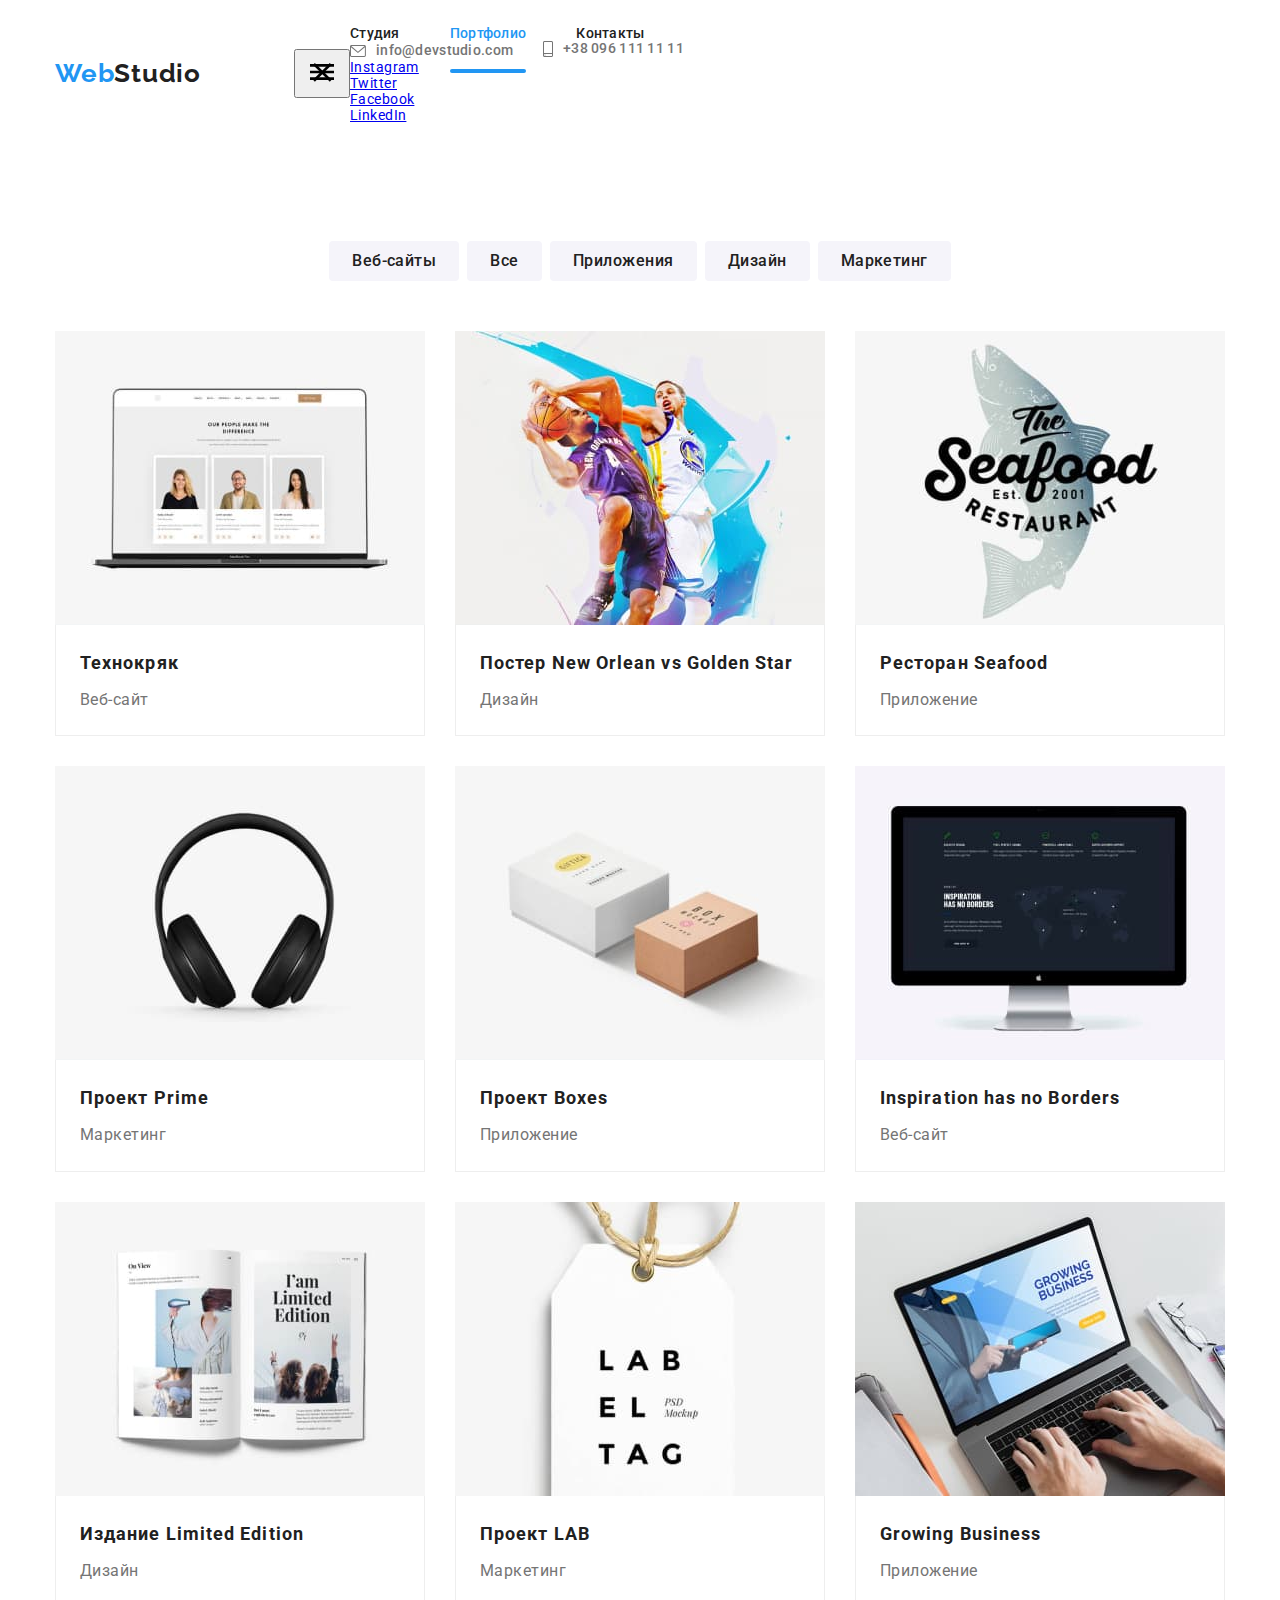
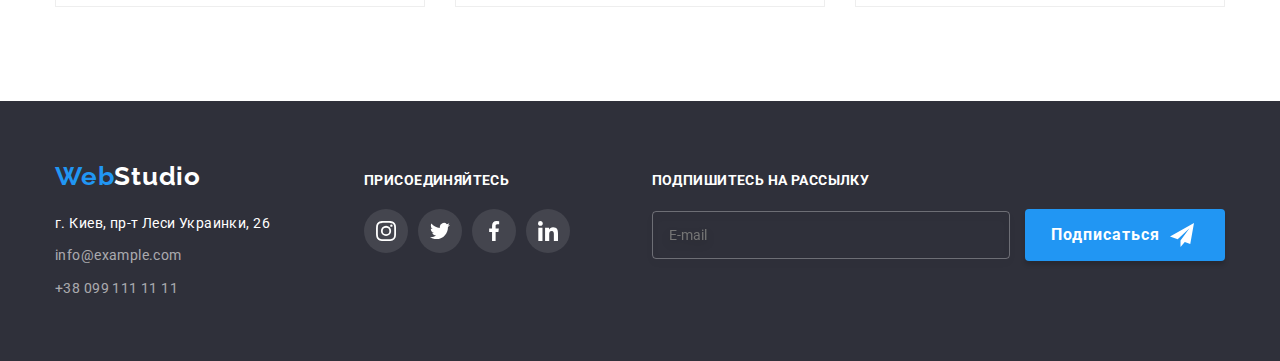
==== commit 8d8c0af5: "Позиционирует окно мобильного меню" ====
--- a/portfolio.html
+++ b/portfolio.html
@@ -586,6 +586,5 @@
         </div>
       </div>
     </footer>
-    <script src="./js/menu.js"></script>
   </body>
 </html>
--- a/css/main.min.css
+++ b/css/main.min.css
@@ -1 +1 @@
-:root{--primery-color: #212121;--secondary-color: #757575;--accent-color: #2196f3;--accent-color-hover: #188ce8;--light-color: #ffffff;--backgound-gray-color: #f5f4fa;--link-client-color: #afb1b8;--image-border: 1px solid #eeeeee;--primery-font: "Roboto", sans-serif;--secondary-font: "Raleway", sans-serif;--normal-font: 400;--medium-font: 500;--bolt-font: 700;--bolder-font: 900;--primary-font-size: 14px;--secondary-font-size: 16px}body{background-color:var(--light-color);font-size:var(--primary-font-size);color:var(--primery-color);font-family:var(--primery-font);letter-spacing:.03em}img{display:block;max-width:100%;height:auto}button{cursor:pointer}ul,ol{list-style:none;margin-top:0;margin-bottom:0;padding-left:0}h1,h2,h3,h4,h5,p{margin-top:0;margin-bottom:0}.section{padding-top:60px;padding-bottom:60px}@media screen and (min-width: 1200px){.section{padding-top:94px;padding-bottom:94px}}.container{padding-left:15px;padding-right:15px}@media screen and (min-width: 480px){.container{width:480px;margin-right:auto;margin-left:auto}}@media screen and (min-width: 768px){.container{width:768px}}@media screen and (min-width: 1200px){.container{width:1200px}}.visually-hidden{position:absolute;white-space:nowrap;width:1px;height:1px;overflow:hidden;border:0;padding:0;clip:rect(0 0 0 0);-webkit-clip-path:inset(50%);clip-path:inset(50%);margin:-1px}.page-header{position:relative;padding-top:16px;padding-bottom:16px;border-bottom:1px solid #ececec}@media screen and (min-width: 768px){.page-header{padding-top:21px;padding-bottom:21px}}@media screen and (min-width: 1200px){.page-header{padding-top:25px;padding-bottom:25px}}.logo{color:var(--primery-color);font-family:var(--secondary-font);font-weight:var(--bolt-font);text-decoration:none;font-size:24px;line-height:1.17;letter-spacing:.03em}@media screen and (max-width: 767px){.logo{margin-right:auto}}@media screen and (min-width: 768px){.logo{margin-right:88px}}@media screen and (min-width: 1200px){.logo{margin-right:93px;font-size:26px;line-height:1.19}}.accent{color:var(--accent-color)}.menu{display:flex;align-items:center}.menu-button{z-index:4;top:10px;display:inline-flex;margin:0;padding:0;border:none;background-color:rgba(0,0,0,0)}.menu-button .icon-cross{display:none}.menu-button.is-open .icon-cross{display:block}.menu-button.is-open .icon-menu{display:none}@media screen and (min-width: 768px){.menu-button{display:none}}.menu-container.is-open{display:flex;flex-direction:column}@media screen and (max-width: 767px){.menu-container{display:none;position:absolute;z-index:3;top:0;left:0;width:100vw;height:100vh;padding:48px 40px;background-color:var(--light-color);box-shadow:0px 4px 8px rgba(0,0,0,.04),0px 2px 4px rgba(0,0,0,.08),0px 1px 3px rgba(0,0,0,.16)}}@media screen and (min-width: 768px){.menu-container{display:flex;align-items:center}}@media screen and (max-width: 767px){.menu__list{margin-bottom:auto}}@media screen and (min-width: 768px){.menu__list{display:flex;margin-right:84px}}@media screen and (min-width: 1200px){.menu__list{margin-right:300px}}@media screen and (max-width: 767px){.menu__list .menu__item:not(:last-child){margin-bottom:32px}}@media screen and (min-width: 768px){.menu__list .menu__item:not(:last-child){margin-right:50px}}.menu__link{font-weight:var(--medium-font);font-size:40px;line-height:1.18;letter-spacing:.02em;text-decoration:none;color:var(--primery-color);transition:color 250ms cubic-bezier(0.4, 0, 0.2, 1)}.menu__link--current{color:var(--accent-color)}@media screen and (min-width: 768px){.menu__link{font-size:var(--primary-font-size);line-height:1.14;padding-top:32px;padding-bottom:32px;bottom:-1px;position:relative}.menu__link--current{color:var(--accent-color)}.menu__link--current::after{content:"";position:absolute;left:0;bottom:0;display:block;width:100%;height:4px;border-radius:2px;background-color:var(--accent-color)}.menu__link:hover,.menu__link:focus{color:var(--accent-color)}}@media screen and (max-width: 767px){.connection{display:flex;flex-direction:column;gap:32px;margin-bottom:64px}}@media screen and (min-width: 768px)and (max-width: 1199px){.connection{display:flex;flex-direction:column;gap:10px}}@media screen and (min-width: 1200px){.connection{display:flex;align-items:baseline;margin-left:auto}}@media screen and (max-width: 767px){.connection__item-first{order:2}}@media screen and (max-width: 767px){.connection__item-first .connection__link{font-weight:var(--medium-font);font-size:24px;line-height:1.17;letter-spacing:.02em;color:var(--secondary-color)}}@media screen and (max-width: 767px){.connection__item-second{order:1}}@media screen and (max-width: 380px){.connection__item-second .connection__link{font-size:26px;color:var(--accent-color)}}@media screen and (min-width: 381px)and (max-width: 767px){.connection__item-second .connection__link{font-weight:var(--medium-font);font-size:34px;line-height:1.18;letter-spacing:.02em;color:var(--accent-color)}}.connection__contact-icon{fill:currentColor;margin-right:10px}.connection__contact-icon:hover,.connection__contact-icon:focus{fill:currentColor}@media screen and (max-width: 767px){.connection__contact-icon{display:none}}@media screen and (min-width: 1200px){.connection__item:not(:last-child){margin-right:32px}}.connection__link{display:flex;align-items:center;color:var(--secondary-color);font-weight:var(--medium-font);line-height:1.14;letter-spacing:.02em;text-decoration:none;transition:color 250ms cubic-bezier(0.4, 0, 0.2, 1)}.connection__link:hover,.connection__link:focus{color:var(--accent-color)}@media screen and (min-width: 768px){.connection__link{font-size:12px;line-height:1.17}}@media screen and (min-width: 1200px){.connection__link{font-size:var(--primary-font-size);line-height:1.14}}.header-social-list{display:flex;flex-wrap:wrap;gap:10px}@media screen and (min-width: 768px){.header-social-list{display:none}}.header-social-list__item{padding-right:10px}.header-social-list__item:not(:last-child){border-right:1px solid rgba(33,33,33,.2)}.header-social-list__link{color:var(--accent-color);font-weight:var(--medium-font);font-size:18px;line-height:1.22;letter-spacing:.02em;text-decoration:none}.section.overlay{min-height:400px;margin-left:auto;margin-right:auto;padding-top:118px;padding-bottom:118px;text-align:center;background-repeat:no-repeat;background-position:center;background-size:480px 400px;background-image:linear-gradient(to right, rgba(47, 48, 58, 0.4), rgba(47, 48, 58, 0.4)),url(../images/mobile/hero/hero-480/hero-480.jpg)}@media screen and (min-device-pexel-ratio: 2)and (max-width: 767px),screen and (-webkit-min-device-pixel-ratio: 2)and (max-width: 767px),screen and (min-resolution: 192dpi)and (max-width: 767px),screen and (min-resolution: 2dppx)and (max-width: 767px){.section.overlay{background-image:linear-gradient(to right, rgba(47, 48, 58, 0.4), rgba(47, 48, 58, 0.4)),url(../images/mobile/hero/hero-480/hero-480@2x.jpg)}}@media screen and (min-width: 481px){.section.overlay{background-size:768px 400px;background-image:linear-gradient(to right, rgba(47, 48, 58, 0.4), rgba(47, 48, 58, 0.4)),url(../images/tablet/hero/hero-768.jpg)}}@media screen and (min-device-pexel-ratio: 2)and (min-width: 481px),screen and (-webkit-min-device-pixel-ratio: 2)and (min-width: 481px),screen and (min-resolution: 192dpi)and (min-width: 481px),screen and (min-resolution: 2dppx)and (min-width: 481px){.section.overlay{background-image:linear-gradient(to right, rgba(47, 48, 58, 0.4), rgba(47, 48, 58, 0.4)),url(../images/tablet/hero/hero-768@2x.jpg)}}@media screen and (min-width: 769px){.section.overlay{min-height:600px;padding-top:200px;padding-bottom:200px;background-size:1600px 600px;background-image:linear-gradient(to right, rgba(47, 48, 58, 0.4), rgba(47, 48, 58, 0.4)),url(../images/desktop/hero/hero-1600.jpg)}}@media screen and (min-device-pexel-ratio: 2)and (min-width: 769px),screen and (-webkit-min-device-pixel-ratio: 2)and (min-width: 769px),screen and (min-resolution: 192dpi)and (min-width: 769px),screen and (min-resolution: 2dppx)and (min-width: 769px){.section.overlay{background-image:linear-gradient(to right, rgba(47, 48, 58, 0.4), rgba(47, 48, 58, 0.4)),url(../images/desktop/hero/hero-1600@2x.jpg)}}.hero-title{max-width:360px;margin-left:auto;margin-right:auto;margin-top:0px;margin-bottom:30px;font-weight:var(--bolder-font);font-size:26px;line-height:1.62;text-align:center;letter-spacing:.06em;text-transform:uppercase;color:var(--light-color)}@media screen and (min-width: 1200px){.hero-title{max-width:696px;margin-top:0px;font-size:44px;line-height:1.36}}.button{font-family:inherit;border:1px solid rgba(0,0,0,0);transition:background-color 250ms cubic-bezier(0.4, 0, 0.2, 1),box-shadow 250ms cubic-bezier(0.4, 0, 0.2, 1),color 250ms cubic-bezier(0.4, 0, 0.2, 1)}.button--contained{display:block;padding:10px 32px;margin-left:auto;margin-right:auto;min-width:200px;color:var(--light-color);background-color:var(--accent-color);font-weight:var(--bolt-font);font-size:var(--secondary-font-size);line-height:1.88;letter-spacing:.06em;cursor:pointer;text-align:center;border-radius:4px;box-shadow:0px 4px 4px rgba(0,0,0,.15)}.button--contained:hover,.button--contained:focus{background-color:var(--accent-color-hover)}@media screen and (min-width: 768px){.benefits__list{display:flex;flex-wrap:wrap;margin:-15px}}@media screen and (min-width: 1200px){.benefits__list{margin:-15px}}@media screen and (min-width: 768px){.benefits__item{margin:15px;width:calc((100% - 60px)/2)}}@media screen and (min-width: 1200px){.benefits__item{margin:15px;width:calc((100% - 120px)/4)}}@media screen and (max-width: 767px){.benefits__item:not(:last-child){margin-bottom:30px}}.benefits__icon-container{display:flex;justify-content:center;align-items:center;background-color:var(--backgound-gray-color);border-radius:4px;margin-bottom:30px;height:120px}.benefits__achivements{margin-bottom:10px;font-weight:var(--bolt-font);font-size:var(--primary-font-size);line-height:1.14;letter-spacing:.03em;text-transform:uppercase}@media screen and (max-width: 768px){.benefits__achivements{text-align:center}}.benefits__description{color:var(--secondary-color);font-size:var(--primary-font-size);line-height:1.71;letter-spacing:.03em}.section.services{padding-top:0}@media screen and (max-width: 1199px){.section.services{display:none}}.head-title{margin-top:0;margin-bottom:50px;font-weight:var(--bolt-font);font-size:36px;line-height:1.17;text-align:center;letter-spacing:.03em}.services__list{display:flex}.services__list .services__item:not(:last-child){margin-right:30px}.services__thumb{position:relative}.services__overlay{position:absolute;transform-origin:bottom center;bottom:0;width:370px;height:70px;background-color:rgba(47,48,58,.8)}.services__name{margin-top:27px;margin-bottom:27px;font-weight:var(--bolt-font);font-size:var(--primary-font-size);line-height:1.14;text-align:center;letter-spacing:.03em;text-transform:uppercase;color:var(--light-color)}.head-title{margin-bottom:30px;font-weight:var(--bolt-font);font-size:28px;line-height:1.18;text-align:center;letter-spacing:.03em}@media screen and (min-width: 1200px){.head-title{margin-bottom:50px;font-size:36px;line-height:1.17}}.section--gray-background{background-color:var(--backgound-gray-color)}.team{display:flex;flex-wrap:wrap;gap:30px;justify-content:center;align-items:center}.team__item{width:450px;text-align:center;background-color:var(--light-color);box-shadow:0px 1px 3px rgba(0,0,0,.12),0px 1px 1px rgba(0,0,0,.14),0px 2px 1px rgba(0,0,0,.2);border-radius:0px 0px 4px 4px}@media screen and (min-width: 768px){.team__item{width:354px}}@media screen and (min-width: 1200px){.team__item{width:270px}}.team__photo{margin-top:0;margin-bottom:0}.team__card-information{padding-top:30px;padding-bottom:30px}.team__member{margin-top:0;margin-bottom:10px;font-weight:var(--medium-font);font-size:var(--secondary-font-size);line-height:1.19;letter-spacing:.03em}.team__profession{margin-top:0;margin-bottom:16px;color:var(--secondary-color);font-weight:var(--normal-font);font-size:var(--secondary-font-size);line-height:1.19;letter-spacing:.03em}.team__social-links-list{display:flex;align-items:center;justify-content:center;gap:10px}.team__card-social-link{width:44px;height:44px;border-radius:50%}.team__personal-social-links{display:flex;justify-content:center;align-items:center;text-decoration:none;color:var(--link-client-color);width:100%;height:100%;border-radius:50%;transition:background-color 250ms cubic-bezier(0.4, 0, 0.2, 1),color 250ms cubic-bezier(0.4, 0, 0.2, 1)}.team__personal-social-links:hover,.team__personal-social-links:focus{color:var(--light-color);background-color:var(--accent-color)}.team__link-icon{fill:currentColor}.clients-list{display:flex;flex-wrap:wrap;justify-content:center;align-items:center;gap:30px}.client{width:210px;height:92px}@media screen and (min-width: 768px){.client{width:226px}}@media screen and (min-width: 1200px){.client{width:170px}}.client__link{display:flex;align-items:center;justify-content:center;color:var(--link-client-color);width:100%;height:100%;border:1px solid currentColor;border-radius:4px;transition:color 250ms cubic-bezier(0.4, 0, 0.2, 1),border 250ms cubic-bezier(0.4, 0, 0.2, 1)}.client__link:hover,.client__link:focus{color:var(--accent-color);border-color:currentColor}.client__icon{fill:currentColor}.footer__logo{display:inline-block;margin-bottom:20px;color:var(--light-color);font-family:var(--secondary-font);font-size:24px;font-weight:var(--bolt-font);line-height:1.17;text-decoration:none;letter-spacing:.03em}@media screen and (min-width: 768px)and (max-width: 1199px){.footer__logo{margin-right:0}}@media screen and (min-width: 1200px){.footer__logo{font-size:26px;line-height:1.19}}.total-footer-background{background-color:#2f303a;padding-top:60px;padding-bottom:60px}@media screen and (max-width: 767px){.total-footer-background{text-align:center}}@media screen and (min-width: 768px)and (max-width: 1199px){.footer{display:flex;flex-wrap:wrap;justify-content:space-around}}@media screen and (min-width: 1200px){.footer{display:flex;align-items:baseline}}@media screen and (max-width: 1199px){.contacts-thumb{margin-bottom:60px}}@media screen and (min-width: 768px)and (max-width: 1199px){.contacts-thumb{display:flex;flex-direction:column;align-items:center;text-align:center}}.contacts{display:inline-block}.contacts__item{display:block;margin-top:0}.contacts__item:not(:last-child){margin-bottom:8px}@media screen and (min-width: 1200px){.contacts__item:not(:last-child){margin-bottom:9px}}.contacts__location{color:#fff;font-style:normal;font-weight:var(--normal-font);font-size:var(--primary-font-size);line-height:1.71;letter-spacing:.03em;text-decoration:none;transition:color 250ms cubic-bezier(0.4, 0, 0.2, 1)}.contacts__location:hover,.contacts__location:focus{color:var(--accent-color)}.contacts__mail-tel{color:rgba(255,255,255,.6);font-style:normal;font-weight:var(--normal-font);font-size:var(--primary-font-size);line-height:1.71;letter-spacing:.03em;text-decoration:none;transition:color 250ms cubic-bezier(0.4, 0, 0.2, 1)}.contacts__mail-tel:hover,.contacts__mail-tel:focus{color:var(--accent-color)}@media screen and (max-width: 767px){.join{margin-bottom:60px}}@media screen and (min-width: 1200px){.join{margin-left:70px}}.footer-text-title{font-family:var(--primery-font);font-weight:var(--bolt-font);font-size:var(--primary-font-size);line-height:1.14;letter-spacing:.03em;text-transform:uppercase;color:#fff;margin-top:0;margin-bottom:20px}.links-list{display:flex;gap:10px}@media screen and (max-width: 767px){.links-list{align-items:center;justify-content:center}}.links-list__item{width:44px;height:44px}.links-list__link{display:flex;justify-content:center;align-items:center;width:100%;height:100%;text-decoration:none;color:var(--light-color);background-color:rgba(255,255,255,.1);border-radius:50%;transition:background-color 250ms cubic-bezier(0.4, 0, 0.2, 1)}.links-list__link:hover,.links-list__link:focus{background-color:var(--accent-color)}.links-list__icon{fill:currentColor}@media screen and (min-width: 767px)and (max-width: 1199px){.footer-form{display:flex;flex-direction:column;text-align:center}}@media screen and (min-width: 1200px){.footer-form{margin-left:auto}}.footer-form__input-email{max-width:450px;width:100%;margin-bottom:20px;padding:15px 16px;background:rgba(0,0,0,0);border:1px solid rgba(255,255,255,.3);filter:drop-shadow(0px 4px 4px rgba(0, 0, 0, 0.15));border-radius:4px;color:var(--light-color)}@media screen and (min-width: 768px){.footer-form__input-email{width:450px}}@media screen and (min-width: 1200px){.footer-form__input-email{width:358px;margin-bottom:0;margin-right:12px}}.footer-form_button--contained{display:inline-flex;align-items:center;padding:10px 13px 10px 25px}.button__icon{margin-left:10px;fill:var(--light-color)}.backdrop{position:fixed;z-index:4;top:0;left:0;width:100%;height:100%;background-color:rgba(0,0,0,.2);overflow-y:scroll;opacity:1;transition:opacity 250ms cubic-bezier(0.4, 0, 0.2, 1),visibility 250ms cubic-bezier(0.4, 0, 0.2, 1)}.backdrop.is-hidden{opacity:0;pointer-events:none;visibility:hidden}.modal{position:absolute;z-index:5;top:50%;left:50%;width:450px;max-width:100%;background:var(--light-color);box-shadow:0px 1px 3px rgba(0,0,0,.12),0px 1px 1px rgba(0,0,0,.14),0px 2px 1px rgba(0,0,0,.2);border-radius:4px;padding:40px;transform:translate(-50%, -50%) scale(1);transition:transform 250ms cubic-bezier(0.4, 0, 0.2, 1)}@media screen and (max-height: 600px){.modal{margin-top:80px}}@media screen and (min-width: 1200px){.modal{width:528px}}.backdrop.is-hidden .modal{transform:translate(-50%, -50%) scale(1.1)}.close{position:absolute;top:8px;right:8px;width:30px;height:30px;border:1px solid rgba(0,0,0,.1);border-radius:50%;background-color:var(--light-color);cursor:pointer}.close__cross-icon{position:absolute;top:50%;left:50%;transform:translate(-50%, -50%);fill:#000;transition:fill 250ms cubic-bezier(0.4, 0, 0.2, 1)}.close:hover .close__cross-icon,.close:focus .close__cross-icon{fill:var(--accent-color)}.form__title{font-weight:var(--bolt-font);font-size:20px;line-height:1.5;text-align:center;letter-spacing:.03em;color:var(--primery-color);margin-bottom:12px}@media screen and (min-width: 1200px){.form__title{line-height:1.15}}.form__item{display:flex;flex-direction:column;margin-bottom:10px}.form__label{display:block;font-weight:var(--normal-font);font-size:12px;line-height:1.17;letter-spacing:.01em;color:var(--secondary-color);margin-bottom:4px}.form__input-container{position:relative}.form__input-text{padding:12px 42px;width:100%;font-size:var(--secondary-font-size);border:1px solid rgba(33,33,33,.2);border-radius:4px;transition:border 250ms cubic-bezier(0.4, 0, 0.2, 1);font-size:var(--secondary-font-size);color:var(--primery-color)}.form__input-text:focus{border:1px solid var(--accent-color);outline:none}.form__input-span{transition:fill 250ms cubic-bezier(0.4, 0, 0.2, 1)}.form__input-text:focus+.form__input-span{fill:var(--accent-color)}.form__input-icon{position:absolute;top:50%;left:15px;transform:translate(0, -50%)}.form__comment-place{resize:none;width:100%;margin-bottom:20px;border:1px solid rgba(33,33,33,.2);border-radius:4px;padding:12px 16px;transition:border 250ms cubic-bezier(0.4, 0, 0.2, 1);font-size:var(--secondary-font-size);color:var(--primery-color)}.form__comment-place:focus{border:1px solid var(--accent-color);outline:none}.form__comment-place::-moz-placeholder{font-size:14px;line-height:1.14;letter-spacing:.01em;color:rgba(117,117,117,.5)}.form__comment-place:-ms-input-placeholder{font-size:14px;line-height:1.14;letter-spacing:.01em;color:rgba(117,117,117,.5)}.form__comment-place::placeholder{font-size:14px;line-height:1.14;letter-spacing:.01em;color:rgba(117,117,117,.5)}@media screen and (min-width: 1200px){.form__comment-place::-moz-placeholder{font-size:12px;line-height:1.16;letter-spacing:.01em}.form__comment-place:-ms-input-placeholder{font-size:12px;line-height:1.16;letter-spacing:.01em}.form__comment-place::placeholder{font-size:12px;line-height:1.16;letter-spacing:.01em}}.form__agree-text{display:inline-flex;align-items:center;margin-bottom:31px}@media screen and (min-width: 1200px){.form__agree-text{margin-bottom:30px}}.form__agree-checkbox{position:absolute;width:1px;height:1px;margin:-1px;border:0;padding:0;clip:rect(0 0 0 0);overflow:hidden}.form__checkbox-icon{display:inline-block;margin-right:8px;width:16px;height:15px;background-image:url(../images/uncheck.svg)}.form__agree-checkbox:checked+.form__checkbox-icon{background-image:url(../images/check.svg)}.form__agree-checkbox:focus+.form__checkbox-icon{outline:2px solid #2196f3;transition:outline 250ms cubic-bezier(0.4, 0, 0.2, 1)}.form__agree-text{font-size:12px;line-height:1.16;letter-spacing:.03em;color:var(--secondary-color)}@media screen and (min-width: 1200px){.form__agree-text{font-size:var(--primary-font-size);line-height:1.71}}.policy{color:#2196f3}.form__button{padding:10px 55px}.filter{display:flex;flex-wrap:wrap;justify-content:center;margin-bottom:40px;gap:8px}@media screen and (max-width: 767px){.filter{justify-content:flex-start}}@media screen and (min-width: 768px){.filter{margin-bottom:30px}}@media screen and (min-width: 1200px){.filter{margin-bottom:50px}}.filter__button{padding:6px 22px;border-radius:4px;color:var(--primery-color);background-color:var(--backgound-gray-color);font-family:var(--primery-font);font-weight:var(--medium-font);font-size:var(--secondary-font-size);line-height:1.63;text-align:center;letter-spacing:.03em;cursor:pointer}.filter__button:hover,.filter__button:focus{color:var(--light-color);background-color:var(--accent-color);box-shadow:0px 3px 1px rgba(0,0,0,.1),0px 1px 2px rgba(0,0,0,.08),0px 2px 2px rgba(0,0,0,.12)}.card-set{display:flex;flex-wrap:wrap}@media screen and (max-width: 767px){.card-set{gap:30px}}@media screen and (min-width: 768px){.card-set{margin-top:-30px;margin-left:-30px}}@media screen and (min-width: 768px){.card-set__item{flex-basis:calc(50% - 30px);margin-left:30px;margin-top:30px}}@media screen and (min-width: 1200px){.card-set__item{flex-basis:calc(33.3333333333% - 30px);margin-left:30px;margin-top:30px}}.card{display:block;text-decoration:none;color:var(--primery-color);transition:box-shadow 250ms cubic-bezier(0.4, 0, 0.2, 1)}.card:hover,.card:focus{box-shadow:0px 1px 1px rgba(0,0,0,.12),0px 4px 4px rgba(0,0,0,.06),1px 4px 6px rgba(0,0,0,.16)}@media screen and (max-width: 1199px)and (min-width: 768px){.card{display:flex;flex-direction:column;height:100%}}.card__thumb{position:relative;overflow:hidden}.card__image{margin-top:0;margin-bottom:0px}.card__overlay{position:absolute;top:0;left:0;width:100%;height:100%;background-color:rgba(33,150,243,.9);transform:translateY(100%);transition:transform 250ms cubic-bezier(0.4, 0, 0.2, 1)}.card:hover .card__overlay,.card:focus .card__overlay{transform:translateY(0%)}.card__text{position:absolute;width:322px;top:50%;left:50%;transform:translate(-50%, -50%);margin-top:0;margin-bottom:0;font-weight:var(--normal-font);font-size:18px;line-height:1.56;letter-spacing:.03em;color:var(--light-color)}.card__content{padding:20px 24px;border-bottom:var(--image-border);border-right:var(--image-border);border-left:var(--image-border)}@media screen and (min-width: 768px){.card__content{flex-grow:1}}.card__project-title{margin-top:0;margin-bottom:4px;font-size:18px;font-weight:var(--bolt-font);line-height:2;letter-spacing:.06em}.card__project-description{margin-top:0;margin-bottom:0;color:var(--secondary-color);font-weight:var(--normal-font);font-size:var(--secondary-font-size);line-height:1.88;letter-spacing:.03em}/*# sourceMappingURL=main.min.css.map */+:root{--primery-color: #212121;--secondary-color: #757575;--accent-color: #2196f3;--accent-color-hover: #188ce8;--light-color: #ffffff;--backgound-gray-color: #f5f4fa;--link-client-color: #afb1b8;--image-border: 1px solid #eeeeee;--primery-font: "Roboto", sans-serif;--secondary-font: "Raleway", sans-serif;--normal-font: 400;--medium-font: 500;--bolt-font: 700;--bolder-font: 900;--primary-font-size: 14px;--secondary-font-size: 16px}body{background-color:var(--light-color);font-size:var(--primary-font-size);color:var(--primery-color);font-family:var(--primery-font);letter-spacing:.03em}img{display:block;max-width:100%;height:auto}button{cursor:pointer}ul,ol{list-style:none;margin-top:0;margin-bottom:0;padding-left:0}h1,h2,h3,h4,h5,p{margin-top:0;margin-bottom:0}.section{padding-top:60px;padding-bottom:60px}@media screen and (min-width: 1200px){.section{padding-top:94px;padding-bottom:94px}}.container{width:100%;padding-left:15px;padding-right:15px}@media screen and (min-width: 480px){.container{width:480px;margin-right:auto;margin-left:auto}}@media screen and (min-width: 768px){.container{width:768px}}@media screen and (min-width: 1200px){.container{width:1200px}}.visually-hidden{position:absolute;white-space:nowrap;width:1px;height:1px;overflow:hidden;border:0;padding:0;clip:rect(0 0 0 0);-webkit-clip-path:inset(50%);clip-path:inset(50%);margin:-1px}.page-header{padding-top:16px;padding-bottom:16px}@media screen and (min-width: 768px){.page-header{padding-top:21px;padding-bottom:21px}}@media screen and (min-width: 1200px){.page-header{padding-top:24px;padding-bottom:24px}}.logo{color:var(--primery-color);font-family:var(--secondary-font);font-weight:var(--bolt-font);text-decoration:none;font-size:24px;line-height:1.17;letter-spacing:.03em}@media screen and (max-width: 767px){.logo{margin-right:auto}}@media screen and (min-width: 768px){.logo{margin-right:88px}}@media screen and (min-width: 1200px){.logo{margin-right:93px;font-size:26px;line-height:1.19}}.accent{color:var(--accent-color)}.mobile-menu-open{background-color:rgba(0,0,0,0);border:none;padding:0;line-height:0}.main-nav{display:flex;justify-content:space-between;align-items:center}.menu{display:flex;align-items:center}.menu__list{display:none}@media screen and (min-width: 768px){.menu__list{display:flex}}@media screen and (min-width: 768px){.menu__list .menu__item:not(:last-child){margin-right:50px}}.menu__link{font-weight:var(--medium-font);font-size:40px;line-height:1.18;letter-spacing:.02em;text-decoration:none;color:var(--primery-color);transition:color 250ms cubic-bezier(0.4, 0, 0.2, 1)}.menu__link--current{color:var(--accent-color)}@media screen and (min-width: 768px){.menu__link{font-size:var(--primary-font-size);line-height:1.14;padding-top:32px;padding-bottom:32px;bottom:-1px;position:relative}.menu__link--current{color:var(--accent-color)}.menu__link--current::after{content:"";position:absolute;left:0;bottom:0;display:block;width:100%;height:4px;border-radius:2px;background-color:var(--accent-color)}.menu__link:hover,.menu__link:focus{color:var(--accent-color)}}.connection{display:none;margin-left:auto}@media screen and (min-width: 768px)and (max-width: 1199px){.connection{display:flex;flex-direction:column;gap:10px}}@media screen and (min-width: 1200px){.connection{display:flex;align-items:baseline;margin-left:auto}}.connection__contact-icon{fill:currentColor;margin-right:10px}.connection__contact-icon:hover,.connection__contact-icon:focus{fill:currentColor}@media screen and (min-width: 1200px){.connection__item:not(:last-child){margin-right:30px}}.connection__link{display:flex;align-items:center;color:var(--secondary-color);font-weight:var(--medium-font);font-size:12px;line-height:1.17;letter-spacing:.02em;text-decoration:none;transition:color 250ms cubic-bezier(0.4, 0, 0.2, 1)}.connection__link:hover,.connection__link:focus{color:var(--accent-color)}@media screen and (min-width: 1200px){.connection__link{font-size:var(--primary-font-size);line-height:1.14}}.mobile-menu{position:fixed;width:100%;height:100%;max-height:796px;z-index:1000;top:0;left:0;background-color:var(--light-color);box-shadow:0 0 0 100vmax rgba(0,0,0,.5);opacity:0;visibility:hidden;pointer-events:none;transition:opacity 250ms cubic-bezier(0.4, 0, 0.2, 1),visibility 250ms cubic-bezier(0.4, 0, 0.2, 1)}.mobile-menu.is-open{opacity:1;visibility:visible;pointer-events:auto}.mobile-menu__container{position:relative;padding-left:25px;padding-top:48px;padding-bottom:48px}.mobile-menu__close-btn{position:absolute;top:16px;right:15px;background-color:rgba(0,0,0,0);border:none;padding:0;line-height:0}.section.overlay{min-height:400px;margin-left:auto;margin-right:auto;padding-top:118px;padding-bottom:118px;text-align:center;background-repeat:no-repeat;background-position:center;background-size:480px 400px;background-image:linear-gradient(to right, rgba(47, 48, 58, 0.4), rgba(47, 48, 58, 0.4)),url(../images/mobile/hero/hero-480/hero-480.jpg)}@media screen and (min-device-pexel-ratio: 2)and (max-width: 767px),screen and (-webkit-min-device-pixel-ratio: 2)and (max-width: 767px),screen and (min-resolution: 192dpi)and (max-width: 767px),screen and (min-resolution: 2dppx)and (max-width: 767px){.section.overlay{background-image:linear-gradient(to right, rgba(47, 48, 58, 0.4), rgba(47, 48, 58, 0.4)),url(../images/mobile/hero/hero-480/hero-480@2x.jpg)}}@media screen and (min-width: 481px){.section.overlay{background-size:768px 400px;background-image:linear-gradient(to right, rgba(47, 48, 58, 0.4), rgba(47, 48, 58, 0.4)),url(../images/tablet/hero/hero-768.jpg)}}@media screen and (min-device-pexel-ratio: 2)and (min-width: 481px),screen and (-webkit-min-device-pixel-ratio: 2)and (min-width: 481px),screen and (min-resolution: 192dpi)and (min-width: 481px),screen and (min-resolution: 2dppx)and (min-width: 481px){.section.overlay{background-image:linear-gradient(to right, rgba(47, 48, 58, 0.4), rgba(47, 48, 58, 0.4)),url(../images/tablet/hero/hero-768@2x.jpg)}}@media screen and (min-width: 769px){.section.overlay{min-height:600px;padding-top:200px;padding-bottom:200px;background-size:1600px 600px;background-image:linear-gradient(to right, rgba(47, 48, 58, 0.4), rgba(47, 48, 58, 0.4)),url(../images/desktop/hero/hero-1600.jpg)}}@media screen and (min-device-pexel-ratio: 2)and (min-width: 769px),screen and (-webkit-min-device-pixel-ratio: 2)and (min-width: 769px),screen and (min-resolution: 192dpi)and (min-width: 769px),screen and (min-resolution: 2dppx)and (min-width: 769px){.section.overlay{background-image:linear-gradient(to right, rgba(47, 48, 58, 0.4), rgba(47, 48, 58, 0.4)),url(../images/desktop/hero/hero-1600@2x.jpg)}}.hero-title{max-width:360px;margin-left:auto;margin-right:auto;margin-top:0px;margin-bottom:30px;font-weight:var(--bolder-font);font-size:26px;line-height:1.62;text-align:center;letter-spacing:.06em;text-transform:uppercase;color:var(--light-color)}@media screen and (min-width: 1200px){.hero-title{max-width:696px;margin-top:0px;font-size:44px;line-height:1.36}}.button{font-family:inherit;border:1px solid rgba(0,0,0,0);transition:background-color 250ms cubic-bezier(0.4, 0, 0.2, 1),box-shadow 250ms cubic-bezier(0.4, 0, 0.2, 1),color 250ms cubic-bezier(0.4, 0, 0.2, 1)}.button--contained{display:block;padding:10px 32px;margin-left:auto;margin-right:auto;min-width:200px;color:var(--light-color);background-color:var(--accent-color);font-weight:var(--bolt-font);font-size:var(--secondary-font-size);line-height:1.88;letter-spacing:.06em;cursor:pointer;text-align:center;border-radius:4px;box-shadow:0px 4px 4px rgba(0,0,0,.15)}.button--contained:hover,.button--contained:focus{background-color:var(--accent-color-hover)}@media screen and (min-width: 768px){.benefits__list{display:flex;flex-wrap:wrap;margin:-15px}}@media screen and (min-width: 1200px){.benefits__list{margin:-15px}}@media screen and (min-width: 768px){.benefits__item{margin:15px;width:calc((100% - 60px)/2)}}@media screen and (min-width: 1200px){.benefits__item{margin:15px;width:calc((100% - 120px)/4)}}@media screen and (max-width: 767px){.benefits__item:not(:last-child){margin-bottom:30px}}.benefits__icon-container{display:flex;justify-content:center;align-items:center;background-color:var(--backgound-gray-color);border-radius:4px;margin-bottom:30px;height:120px}.benefits__achivements{margin-bottom:10px;font-weight:var(--bolt-font);font-size:var(--primary-font-size);line-height:1.14;letter-spacing:.03em;text-transform:uppercase}@media screen and (max-width: 768px){.benefits__achivements{text-align:center}}.benefits__description{color:var(--secondary-color);font-size:var(--primary-font-size);line-height:1.71;letter-spacing:.03em}.section.services{padding-top:0}@media screen and (max-width: 1199px){.section.services{display:none}}.head-title{margin-top:0;margin-bottom:50px;font-weight:var(--bolt-font);font-size:36px;line-height:1.17;text-align:center;letter-spacing:.03em}.services__list{display:flex}.services__list .services__item:not(:last-child){margin-right:30px}.services__thumb{position:relative}.services__overlay{position:absolute;transform-origin:bottom center;bottom:0;width:370px;height:70px;background-color:rgba(47,48,58,.8)}.services__name{margin-top:27px;margin-bottom:27px;font-weight:var(--bolt-font);font-size:var(--primary-font-size);line-height:1.14;text-align:center;letter-spacing:.03em;text-transform:uppercase;color:var(--light-color)}.head-title{margin-bottom:30px;font-weight:var(--bolt-font);font-size:28px;line-height:1.18;text-align:center;letter-spacing:.03em}@media screen and (min-width: 1200px){.head-title{margin-bottom:50px;font-size:36px;line-height:1.17}}.section--gray-background{background-color:var(--backgound-gray-color)}.team{display:flex;flex-wrap:wrap;gap:30px;justify-content:center;align-items:center}.team__item{width:450px;text-align:center;background-color:var(--light-color);box-shadow:0px 1px 3px rgba(0,0,0,.12),0px 1px 1px rgba(0,0,0,.14),0px 2px 1px rgba(0,0,0,.2);border-radius:0px 0px 4px 4px}@media screen and (min-width: 768px){.team__item{width:354px}}@media screen and (min-width: 1200px){.team__item{width:270px}}.team__photo{margin-top:0;margin-bottom:0}.team__card-information{padding-top:30px;padding-bottom:30px}.team__member{margin-top:0;margin-bottom:10px;font-weight:var(--medium-font);font-size:var(--secondary-font-size);line-height:1.19;letter-spacing:.03em}.team__profession{margin-top:0;margin-bottom:16px;color:var(--secondary-color);font-weight:var(--normal-font);font-size:var(--secondary-font-size);line-height:1.19;letter-spacing:.03em}.team__social-links-list{display:flex;align-items:center;justify-content:center;gap:10px}.team__card-social-link{width:44px;height:44px;border-radius:50%}.team__personal-social-links{display:flex;justify-content:center;align-items:center;text-decoration:none;color:var(--link-client-color);width:100%;height:100%;border-radius:50%;transition:background-color 250ms cubic-bezier(0.4, 0, 0.2, 1),color 250ms cubic-bezier(0.4, 0, 0.2, 1)}.team__personal-social-links:hover,.team__personal-social-links:focus{color:var(--light-color);background-color:var(--accent-color)}.team__link-icon{fill:currentColor}.clients-list{display:flex;flex-wrap:wrap;justify-content:center;align-items:center;gap:30px}.client{width:210px;height:92px}@media screen and (min-width: 768px){.client{width:226px}}@media screen and (min-width: 1200px){.client{width:170px}}.client__link{display:flex;align-items:center;justify-content:center;color:var(--link-client-color);width:100%;height:100%;border:1px solid currentColor;border-radius:4px;transition:color 250ms cubic-bezier(0.4, 0, 0.2, 1),border 250ms cubic-bezier(0.4, 0, 0.2, 1)}.client__link:hover,.client__link:focus{color:var(--accent-color);border-color:currentColor}.client__icon{fill:currentColor}.footer__logo{display:inline-block;margin-bottom:20px;color:var(--light-color);font-family:var(--secondary-font);font-size:24px;font-weight:var(--bolt-font);line-height:1.17;text-decoration:none;letter-spacing:.03em}@media screen and (min-width: 768px)and (max-width: 1199px){.footer__logo{margin-right:0}}@media screen and (min-width: 1200px){.footer__logo{font-size:26px;line-height:1.19}}.total-footer-background{background-color:#2f303a;padding-top:60px;padding-bottom:60px}@media screen and (max-width: 767px){.total-footer-background{text-align:center}}@media screen and (min-width: 768px)and (max-width: 1199px){.footer{display:flex;flex-wrap:wrap;justify-content:space-around}}@media screen and (min-width: 1200px){.footer{display:flex;align-items:baseline}}@media screen and (max-width: 1199px){.contacts-thumb{margin-bottom:60px}}@media screen and (min-width: 768px)and (max-width: 1199px){.contacts-thumb{display:flex;flex-direction:column;align-items:center;text-align:center}}.contacts{display:inline-block}.contacts__item{display:block;margin-top:0}.contacts__item:not(:last-child){margin-bottom:8px}@media screen and (min-width: 1200px){.contacts__item:not(:last-child){margin-bottom:9px}}.contacts__location{color:#fff;font-style:normal;font-weight:var(--normal-font);font-size:var(--primary-font-size);line-height:1.71;letter-spacing:.03em;text-decoration:none;transition:color 250ms cubic-bezier(0.4, 0, 0.2, 1)}.contacts__location:hover,.contacts__location:focus{color:var(--accent-color)}.contacts__mail-tel{color:rgba(255,255,255,.6);font-style:normal;font-weight:var(--normal-font);font-size:var(--primary-font-size);line-height:1.71;letter-spacing:.03em;text-decoration:none;transition:color 250ms cubic-bezier(0.4, 0, 0.2, 1)}.contacts__mail-tel:hover,.contacts__mail-tel:focus{color:var(--accent-color)}@media screen and (max-width: 767px){.join{margin-bottom:60px}}@media screen and (min-width: 1200px){.join{margin-left:70px}}.footer-text-title{font-family:var(--primery-font);font-weight:var(--bolt-font);font-size:var(--primary-font-size);line-height:1.14;letter-spacing:.03em;text-transform:uppercase;color:#fff;margin-top:0;margin-bottom:20px}.links-list{display:flex;gap:10px}@media screen and (max-width: 767px){.links-list{align-items:center;justify-content:center}}.links-list__item{width:44px;height:44px}.links-list__link{display:flex;justify-content:center;align-items:center;width:100%;height:100%;text-decoration:none;color:var(--light-color);background-color:rgba(255,255,255,.1);border-radius:50%;transition:background-color 250ms cubic-bezier(0.4, 0, 0.2, 1)}.links-list__link:hover,.links-list__link:focus{background-color:var(--accent-color)}.links-list__icon{fill:currentColor}@media screen and (min-width: 767px)and (max-width: 1199px){.footer-form{display:flex;flex-direction:column;text-align:center}}@media screen and (min-width: 1200px){.footer-form{margin-left:auto}}.footer-form__input-email{max-width:450px;width:100%;margin-bottom:20px;padding:15px 16px;background:rgba(0,0,0,0);border:1px solid rgba(255,255,255,.3);filter:drop-shadow(0px 4px 4px rgba(0, 0, 0, 0.15));border-radius:4px;color:var(--light-color)}@media screen and (min-width: 768px){.footer-form__input-email{width:450px}}@media screen and (min-width: 1200px){.footer-form__input-email{width:358px;margin-bottom:0;margin-right:12px}}.footer-form_button--contained{display:inline-flex;align-items:center;padding:10px 13px 10px 25px}.button__icon{margin-left:10px;fill:var(--light-color)}.backdrop{position:fixed;z-index:4;top:0;left:0;width:100%;height:100%;background-color:rgba(0,0,0,.2);overflow-y:scroll;opacity:1;transition:opacity 250ms cubic-bezier(0.4, 0, 0.2, 1),visibility 250ms cubic-bezier(0.4, 0, 0.2, 1)}.backdrop.is-hidden{opacity:0;pointer-events:none;visibility:hidden}.modal{position:absolute;z-index:5;top:50%;left:50%;width:450px;max-width:100%;background:var(--light-color);box-shadow:0px 1px 3px rgba(0,0,0,.12),0px 1px 1px rgba(0,0,0,.14),0px 2px 1px rgba(0,0,0,.2);border-radius:4px;padding:40px;transform:translate(-50%, -50%) scale(1);transition:transform 250ms cubic-bezier(0.4, 0, 0.2, 1)}@media screen and (max-height: 600px){.modal{margin-top:80px}}@media screen and (min-width: 1200px){.modal{width:528px}}.backdrop.is-hidden .modal{transform:translate(-50%, -50%) scale(1.1)}.close{position:absolute;top:8px;right:8px;width:30px;height:30px;border:1px solid rgba(0,0,0,.1);border-radius:50%;background-color:var(--light-color);cursor:pointer}.close__cross-icon{position:absolute;top:50%;left:50%;transform:translate(-50%, -50%);fill:#000;transition:fill 250ms cubic-bezier(0.4, 0, 0.2, 1)}.close:hover .close__cross-icon,.close:focus .close__cross-icon{fill:var(--accent-color)}.form__title{font-weight:var(--bolt-font);font-size:20px;line-height:1.5;text-align:center;letter-spacing:.03em;color:var(--primery-color);margin-bottom:12px}@media screen and (min-width: 1200px){.form__title{line-height:1.15}}.form__item{display:flex;flex-direction:column;margin-bottom:10px}.form__label{display:block;font-weight:var(--normal-font);font-size:12px;line-height:1.17;letter-spacing:.01em;color:var(--secondary-color);margin-bottom:4px}.form__input-container{position:relative}.form__input-text{padding:12px 42px;width:100%;font-size:var(--secondary-font-size);border:1px solid rgba(33,33,33,.2);border-radius:4px;transition:border 250ms cubic-bezier(0.4, 0, 0.2, 1);font-size:var(--secondary-font-size);color:var(--primery-color)}.form__input-text:focus{border:1px solid var(--accent-color);outline:none}.form__input-span{transition:fill 250ms cubic-bezier(0.4, 0, 0.2, 1)}.form__input-text:focus+.form__input-span{fill:var(--accent-color)}.form__input-icon{position:absolute;top:50%;left:15px;transform:translate(0, -50%)}.form__comment-place{resize:none;width:100%;margin-bottom:20px;border:1px solid rgba(33,33,33,.2);border-radius:4px;padding:12px 16px;transition:border 250ms cubic-bezier(0.4, 0, 0.2, 1);font-size:var(--secondary-font-size);color:var(--primery-color)}.form__comment-place:focus{border:1px solid var(--accent-color);outline:none}.form__comment-place::-moz-placeholder{font-size:14px;line-height:1.14;letter-spacing:.01em;color:rgba(117,117,117,.5)}.form__comment-place:-ms-input-placeholder{font-size:14px;line-height:1.14;letter-spacing:.01em;color:rgba(117,117,117,.5)}.form__comment-place::placeholder{font-size:14px;line-height:1.14;letter-spacing:.01em;color:rgba(117,117,117,.5)}@media screen and (min-width: 1200px){.form__comment-place::-moz-placeholder{font-size:12px;line-height:1.16;letter-spacing:.01em}.form__comment-place:-ms-input-placeholder{font-size:12px;line-height:1.16;letter-spacing:.01em}.form__comment-place::placeholder{font-size:12px;line-height:1.16;letter-spacing:.01em}}.form__agree-text{display:inline-flex;align-items:center;margin-bottom:31px}@media screen and (min-width: 1200px){.form__agree-text{margin-bottom:30px}}.form__agree-checkbox{position:absolute;width:1px;height:1px;margin:-1px;border:0;padding:0;clip:rect(0 0 0 0);overflow:hidden}.form__checkbox-icon{display:inline-block;margin-right:8px;width:16px;height:15px;background-image:url(../images/uncheck.svg)}.form__agree-checkbox:checked+.form__checkbox-icon{background-image:url(../images/check.svg)}.form__agree-checkbox:focus+.form__checkbox-icon{outline:2px solid #2196f3;transition:outline 250ms cubic-bezier(0.4, 0, 0.2, 1)}.form__agree-text{font-size:12px;line-height:1.16;letter-spacing:.03em;color:var(--secondary-color)}@media screen and (min-width: 1200px){.form__agree-text{font-size:var(--primary-font-size);line-height:1.71}}.policy{color:#2196f3}.form__button{padding:10px 55px}.filter{display:flex;flex-wrap:wrap;justify-content:center;margin-bottom:40px;gap:8px}@media screen and (max-width: 767px){.filter{justify-content:flex-start}}@media screen and (min-width: 768px){.filter{margin-bottom:30px}}@media screen and (min-width: 1200px){.filter{margin-bottom:50px}}.filter__button{padding:6px 22px;border-radius:4px;color:var(--primery-color);background-color:var(--backgound-gray-color);font-family:var(--primery-font);font-weight:var(--medium-font);font-size:var(--secondary-font-size);line-height:1.63;text-align:center;letter-spacing:.03em;cursor:pointer}.filter__button:hover,.filter__button:focus{color:var(--light-color);background-color:var(--accent-color);box-shadow:0px 3px 1px rgba(0,0,0,.1),0px 1px 2px rgba(0,0,0,.08),0px 2px 2px rgba(0,0,0,.12)}.card-set{display:flex;flex-wrap:wrap}@media screen and (max-width: 767px){.card-set{gap:30px}}@media screen and (min-width: 768px){.card-set{margin-top:-30px;margin-left:-30px}}@media screen and (min-width: 768px){.card-set__item{flex-basis:calc(50% - 30px);margin-left:30px;margin-top:30px}}@media screen and (min-width: 1200px){.card-set__item{flex-basis:calc(33.3333333333% - 30px);margin-left:30px;margin-top:30px}}.card{display:block;text-decoration:none;color:var(--primery-color);transition:box-shadow 250ms cubic-bezier(0.4, 0, 0.2, 1)}.card:hover,.card:focus{box-shadow:0px 1px 1px rgba(0,0,0,.12),0px 4px 4px rgba(0,0,0,.06),1px 4px 6px rgba(0,0,0,.16)}@media screen and (max-width: 1199px)and (min-width: 768px){.card{display:flex;flex-direction:column;height:100%}}.card__thumb{position:relative;overflow:hidden}.card__image{margin-top:0;margin-bottom:0px}.card__overlay{position:absolute;top:0;left:0;width:100%;height:100%;background-color:rgba(33,150,243,.9);transform:translateY(100%);transition:transform 250ms cubic-bezier(0.4, 0, 0.2, 1)}.card:hover .card__overlay,.card:focus .card__overlay{transform:translateY(0%)}.card__text{position:absolute;width:322px;top:50%;left:50%;transform:translate(-50%, -50%);margin-top:0;margin-bottom:0;font-weight:var(--normal-font);font-size:18px;line-height:1.56;letter-spacing:.03em;color:var(--light-color)}.card__content{padding:20px 24px;border-bottom:var(--image-border);border-right:var(--image-border);border-left:var(--image-border)}@media screen and (min-width: 768px){.card__content{flex-grow:1}}.card__project-title{margin-top:0;margin-bottom:4px;font-size:18px;font-weight:var(--bolt-font);line-height:2;letter-spacing:.06em}.card__project-description{margin-top:0;margin-bottom:0;color:var(--secondary-color);font-weight:var(--normal-font);font-size:var(--secondary-font-size);line-height:1.88;letter-spacing:.03em}/*# sourceMappingURL=main.min.css.map */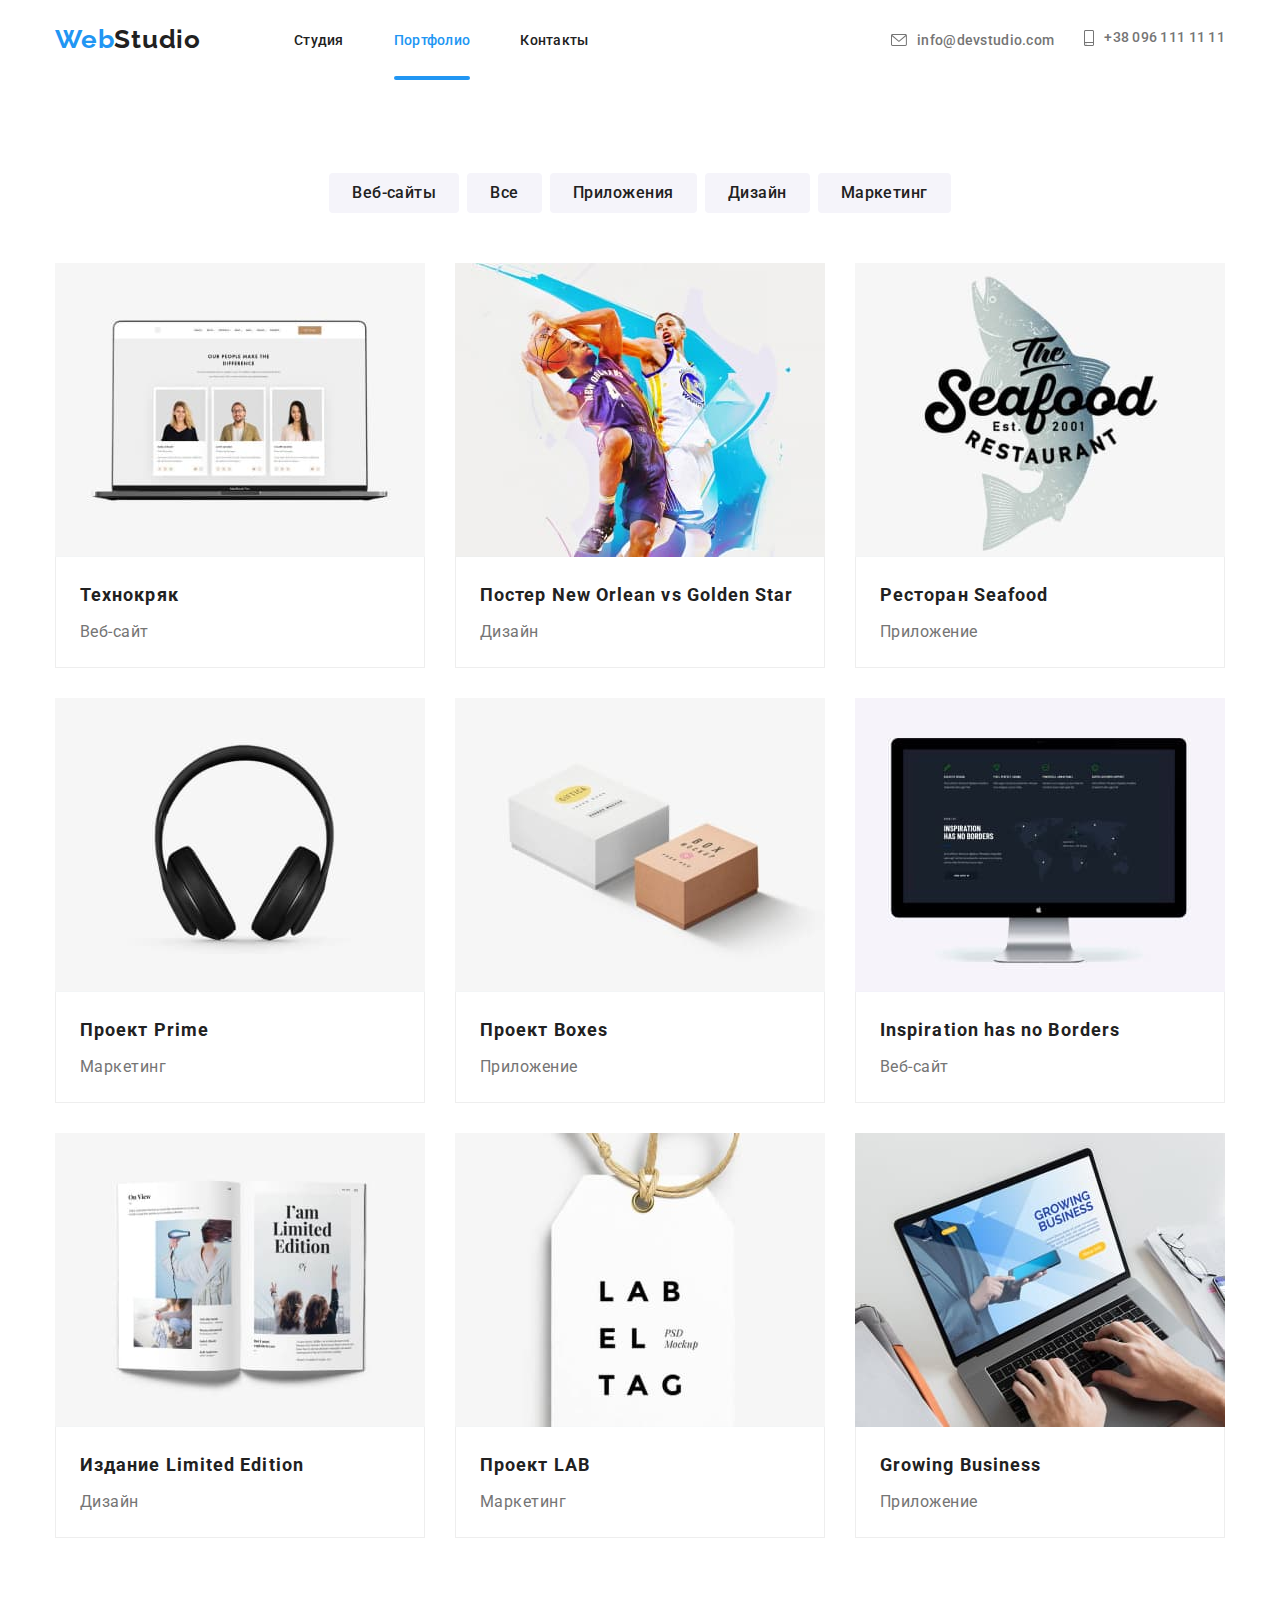
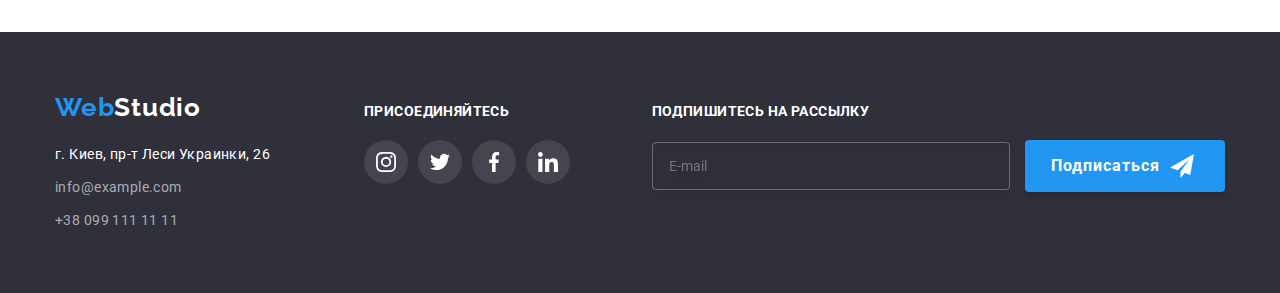
==== commit 2727225e: "Позиционирует элементы мобильного меню" ====
--- a/portfolio.html
+++ b/portfolio.html
@@ -25,64 +25,85 @@
       <div class="container main-nav">
         <nav class="menu">
           <a class="logo" href="./index.html"><span class="accent">Web</span>Studio</a>
-          <button
-            type="button"
-            class="menu-button"
-            aria-expanded="false"
-            aria-controls="menu-container"
-            data-menu-button
-          >
-            <svg width="40px" height="40px" aria-label="Преключатель мобильного меню">
-              <use class="icon-menu" href="./images/sprite.svg#icon-menu-open"></use>
-              <use class="icon-cross" href="./images/sprite.svg#icon-menu-close"></use>
+          <ul class="menu__list">
+            <li class="menu__item">
+              <a href="./index.html" class="menu__link">Студия</a>
+            </li>
+            <li class="menu__item">
+              <a href="./portfolio.html" class="menu__link menu__link--current">Портфолио</a>
+            </li>
+            <li class="menu__item">
+              <a href="#" class="menu__link">Контакты</a>
+            </li>
+          </ul>
+        </nav>
+        <button class="mobile-menu-open" type="button" data-menu-open>
+          <svg class="mobile-menu-open__icon" width="40px" height="40px">
+            <use href="./images/sprite.svg#icon-menu-open"></use>
+          </svg>
+        </button>
+        <ul class="connection">
+          <li class="connection__item">
+            <a href="mailto:info@devstudio.com" class="connection__link">
+              <svg class="connection__contact-icon" width="16px" height="12px">
+                <use href="./images/sprite.svg#icon-envelope"></use>
+              </svg>
+              info@devstudio.com
+            </a>
+          </li>
+          <li class="connection__item">
+            <a href="tel+380961111111" class="connection__link">
+              <svg class="connection__contact-icon" width="10px" height="16px">
+                <use href="./images/sprite.svg#icon-smartphone"></use>
+              </svg>
+              +38 096 111 11 11
+            </a>
+          </li>
+        </ul>
+      </div>
+      <div class="mobile-menu" data-menu>
+        <div class="container mobile-menu__container">
+          <button class="mobile-menu__close-btn" data-menu-close>
+            <svg class="mobile-menu__close-icon" width="40px" height="40px">
+              <use href="./images/sprite.svg#icon-menu-close"></use>
             </svg>
           </button>
-          <div class="menu-container" id="menu-container" data-menu>
-            <ul class="menu__list">
-              <li class="menu__item">
-                <a href="./index.html" class="menu__link">Студия</a>
-              </li>
-              <li class="menu__item">
-                <a href="./portfolio.html" class="menu__link menu__link--current">Портфолио</a>
-              </li>
-              <li class="menu__item">
-                <a href="#" class="menu__link">Контакты</a>
-              </li>
-            </ul>
-            <ul class="connection">
-              <li class="connection__item connection__item-first">
-                <a href="mailto:info@devstudio.com" class="connection__link">
-                  <svg class="connection__contact-icon" width="16px" height="12px">
-                    <use href="./images/sprite.svg#icon-envelope"></use>
-                  </svg>
-                  info@devstudio.com
-                </a>
-              </li>
-              <li class="connection__item connection__item-second">
-                <a href="tel+380961111111" class="connection__link">
-                  <svg class="connection__contact-icon" width="10px" height="16px">
-                    <use href="./images/sprite.svg#icon-smartphone"></use>
-                  </svg>
-                  +38 096 111 11 11
-                </a>
-              </li>
-            </ul>
-            <ul class="header-social-list">
-              <li class="header-social-list__item">
-                <a href="#" class="header-social-list__link">Instagram</a>
-              </li>
-              <li class="header-social-list__item">
-                <a href="#" class="header-social-list__link">Twitter</a>
-              </li>
-              <li class="header-social-list__item">
-                <a href="#" class="header-social-list__link">Facebook</a>
-              </li>
-              <li class="header-social-list__item">
-                <a href="#" class="header-social-list__link">LinkedIn</a>
-              </li>
-            </ul>
-          </div>
-        </nav>
+          <ul class="mobile-nav">
+            <li class="mobile-nav__item">
+              <a class="mobile-nav__link" href="./index.html">Студия</a>
+            </li>
+            <li class="mobile-nav__item">
+              <a class="mobile-nav__link mobile-nav__link--current" href="./portfolio.html"
+                >Портфолио</a
+              >
+            </li>
+            <li class="mobile-nav__item"><a class="mobile-nav__link" href="#">Контакты</a></li>
+          </ul>
+          <ul class="mobile-contacts">
+            <li class="mobile-contacts__item">
+              <a href="tel+380961111111" class="mobile-contacts__link-phone"> +38 096 111 11 11 </a>
+            </li>
+            <li class="mobile-contacts__item">
+              <a href="mailto:info@devstudio.com" class="mobile-contacts__link-mail"
+                >info@devstudio.com</a
+              >
+            </li>
+          </ul>
+          <ul class="mobile-social-networks">
+            <li class="mobile-social-networks__item">
+              <a class="mobile-social-networks__link" href="#">Instagram</a>
+            </li>
+            <li class="mobile-social-networks__item">
+              <a class="mobile-social-networks__link" href="#">Twitter</a>
+            </li>
+            <li class="mobile-social-networks__item">
+              <a class="mobile-social-networks__link" href="#">Facebook</a>
+            </li>
+            <li class="mobile-social-networks__item">
+              <a class="mobile-social-networks__link" href="#">LinkedIn</a>
+            </li>
+          </ul>
+        </div>
       </div>
     </header>
     <main>
@@ -586,5 +607,6 @@
         </div>
       </div>
     </footer>
+    <script src="./js/mobile-menu.js"></script>
   </body>
 </html>
--- a/css/main.min.css
+++ b/css/main.min.css
@@ -1 +1 @@
-:root{--primery-color: #212121;--secondary-color: #757575;--accent-color: #2196f3;--accent-color-hover: #188ce8;--light-color: #ffffff;--backgound-gray-color: #f5f4fa;--link-client-color: #afb1b8;--image-border: 1px solid #eeeeee;--primery-font: "Roboto", sans-serif;--secondary-font: "Raleway", sans-serif;--normal-font: 400;--medium-font: 500;--bolt-font: 700;--bolder-font: 900;--primary-font-size: 14px;--secondary-font-size: 16px}body{background-color:var(--light-color);font-size:var(--primary-font-size);color:var(--primery-color);font-family:var(--primery-font);letter-spacing:.03em}img{display:block;max-width:100%;height:auto}button{cursor:pointer}ul,ol{list-style:none;margin-top:0;margin-bottom:0;padding-left:0}h1,h2,h3,h4,h5,p{margin-top:0;margin-bottom:0}.section{padding-top:60px;padding-bottom:60px}@media screen and (min-width: 1200px){.section{padding-top:94px;padding-bottom:94px}}.container{width:100%;padding-left:15px;padding-right:15px}@media screen and (min-width: 480px){.container{width:480px;margin-right:auto;margin-left:auto}}@media screen and (min-width: 768px){.container{width:768px}}@media screen and (min-width: 1200px){.container{width:1200px}}.visually-hidden{position:absolute;white-space:nowrap;width:1px;height:1px;overflow:hidden;border:0;padding:0;clip:rect(0 0 0 0);-webkit-clip-path:inset(50%);clip-path:inset(50%);margin:-1px}.page-header{padding-top:16px;padding-bottom:16px}@media screen and (min-width: 768px){.page-header{padding-top:21px;padding-bottom:21px}}@media screen and (min-width: 1200px){.page-header{padding-top:24px;padding-bottom:24px}}.logo{color:var(--primery-color);font-family:var(--secondary-font);font-weight:var(--bolt-font);text-decoration:none;font-size:24px;line-height:1.17;letter-spacing:.03em}@media screen and (max-width: 767px){.logo{margin-right:auto}}@media screen and (min-width: 768px){.logo{margin-right:88px}}@media screen and (min-width: 1200px){.logo{margin-right:93px;font-size:26px;line-height:1.19}}.accent{color:var(--accent-color)}.mobile-menu-open{background-color:rgba(0,0,0,0);border:none;padding:0;line-height:0}.main-nav{display:flex;justify-content:space-between;align-items:center}.menu{display:flex;align-items:center}.menu__list{display:none}@media screen and (min-width: 768px){.menu__list{display:flex}}@media screen and (min-width: 768px){.menu__list .menu__item:not(:last-child){margin-right:50px}}.menu__link{font-weight:var(--medium-font);font-size:40px;line-height:1.18;letter-spacing:.02em;text-decoration:none;color:var(--primery-color);transition:color 250ms cubic-bezier(0.4, 0, 0.2, 1)}.menu__link--current{color:var(--accent-color)}@media screen and (min-width: 768px){.menu__link{font-size:var(--primary-font-size);line-height:1.14;padding-top:32px;padding-bottom:32px;bottom:-1px;position:relative}.menu__link--current{color:var(--accent-color)}.menu__link--current::after{content:"";position:absolute;left:0;bottom:0;display:block;width:100%;height:4px;border-radius:2px;background-color:var(--accent-color)}.menu__link:hover,.menu__link:focus{color:var(--accent-color)}}.connection{display:none;margin-left:auto}@media screen and (min-width: 768px)and (max-width: 1199px){.connection{display:flex;flex-direction:column;gap:10px}}@media screen and (min-width: 1200px){.connection{display:flex;align-items:baseline;margin-left:auto}}.connection__contact-icon{fill:currentColor;margin-right:10px}.connection__contact-icon:hover,.connection__contact-icon:focus{fill:currentColor}@media screen and (min-width: 1200px){.connection__item:not(:last-child){margin-right:30px}}.connection__link{display:flex;align-items:center;color:var(--secondary-color);font-weight:var(--medium-font);font-size:12px;line-height:1.17;letter-spacing:.02em;text-decoration:none;transition:color 250ms cubic-bezier(0.4, 0, 0.2, 1)}.connection__link:hover,.connection__link:focus{color:var(--accent-color)}@media screen and (min-width: 1200px){.connection__link{font-size:var(--primary-font-size);line-height:1.14}}.mobile-menu{position:fixed;width:100%;height:100%;max-height:796px;z-index:1000;top:0;left:0;background-color:var(--light-color);box-shadow:0 0 0 100vmax rgba(0,0,0,.5);opacity:0;visibility:hidden;pointer-events:none;transition:opacity 250ms cubic-bezier(0.4, 0, 0.2, 1),visibility 250ms cubic-bezier(0.4, 0, 0.2, 1)}.mobile-menu.is-open{opacity:1;visibility:visible;pointer-events:auto}.mobile-menu__container{position:relative;padding-left:25px;padding-top:48px;padding-bottom:48px}.mobile-menu__close-btn{position:absolute;top:16px;right:15px;background-color:rgba(0,0,0,0);border:none;padding:0;line-height:0}.section.overlay{min-height:400px;margin-left:auto;margin-right:auto;padding-top:118px;padding-bottom:118px;text-align:center;background-repeat:no-repeat;background-position:center;background-size:480px 400px;background-image:linear-gradient(to right, rgba(47, 48, 58, 0.4), rgba(47, 48, 58, 0.4)),url(../images/mobile/hero/hero-480/hero-480.jpg)}@media screen and (min-device-pexel-ratio: 2)and (max-width: 767px),screen and (-webkit-min-device-pixel-ratio: 2)and (max-width: 767px),screen and (min-resolution: 192dpi)and (max-width: 767px),screen and (min-resolution: 2dppx)and (max-width: 767px){.section.overlay{background-image:linear-gradient(to right, rgba(47, 48, 58, 0.4), rgba(47, 48, 58, 0.4)),url(../images/mobile/hero/hero-480/hero-480@2x.jpg)}}@media screen and (min-width: 481px){.section.overlay{background-size:768px 400px;background-image:linear-gradient(to right, rgba(47, 48, 58, 0.4), rgba(47, 48, 58, 0.4)),url(../images/tablet/hero/hero-768.jpg)}}@media screen and (min-device-pexel-ratio: 2)and (min-width: 481px),screen and (-webkit-min-device-pixel-ratio: 2)and (min-width: 481px),screen and (min-resolution: 192dpi)and (min-width: 481px),screen and (min-resolution: 2dppx)and (min-width: 481px){.section.overlay{background-image:linear-gradient(to right, rgba(47, 48, 58, 0.4), rgba(47, 48, 58, 0.4)),url(../images/tablet/hero/hero-768@2x.jpg)}}@media screen and (min-width: 769px){.section.overlay{min-height:600px;padding-top:200px;padding-bottom:200px;background-size:1600px 600px;background-image:linear-gradient(to right, rgba(47, 48, 58, 0.4), rgba(47, 48, 58, 0.4)),url(../images/desktop/hero/hero-1600.jpg)}}@media screen and (min-device-pexel-ratio: 2)and (min-width: 769px),screen and (-webkit-min-device-pixel-ratio: 2)and (min-width: 769px),screen and (min-resolution: 192dpi)and (min-width: 769px),screen and (min-resolution: 2dppx)and (min-width: 769px){.section.overlay{background-image:linear-gradient(to right, rgba(47, 48, 58, 0.4), rgba(47, 48, 58, 0.4)),url(../images/desktop/hero/hero-1600@2x.jpg)}}.hero-title{max-width:360px;margin-left:auto;margin-right:auto;margin-top:0px;margin-bottom:30px;font-weight:var(--bolder-font);font-size:26px;line-height:1.62;text-align:center;letter-spacing:.06em;text-transform:uppercase;color:var(--light-color)}@media screen and (min-width: 1200px){.hero-title{max-width:696px;margin-top:0px;font-size:44px;line-height:1.36}}.button{font-family:inherit;border:1px solid rgba(0,0,0,0);transition:background-color 250ms cubic-bezier(0.4, 0, 0.2, 1),box-shadow 250ms cubic-bezier(0.4, 0, 0.2, 1),color 250ms cubic-bezier(0.4, 0, 0.2, 1)}.button--contained{display:block;padding:10px 32px;margin-left:auto;margin-right:auto;min-width:200px;color:var(--light-color);background-color:var(--accent-color);font-weight:var(--bolt-font);font-size:var(--secondary-font-size);line-height:1.88;letter-spacing:.06em;cursor:pointer;text-align:center;border-radius:4px;box-shadow:0px 4px 4px rgba(0,0,0,.15)}.button--contained:hover,.button--contained:focus{background-color:var(--accent-color-hover)}@media screen and (min-width: 768px){.benefits__list{display:flex;flex-wrap:wrap;margin:-15px}}@media screen and (min-width: 1200px){.benefits__list{margin:-15px}}@media screen and (min-width: 768px){.benefits__item{margin:15px;width:calc((100% - 60px)/2)}}@media screen and (min-width: 1200px){.benefits__item{margin:15px;width:calc((100% - 120px)/4)}}@media screen and (max-width: 767px){.benefits__item:not(:last-child){margin-bottom:30px}}.benefits__icon-container{display:flex;justify-content:center;align-items:center;background-color:var(--backgound-gray-color);border-radius:4px;margin-bottom:30px;height:120px}.benefits__achivements{margin-bottom:10px;font-weight:var(--bolt-font);font-size:var(--primary-font-size);line-height:1.14;letter-spacing:.03em;text-transform:uppercase}@media screen and (max-width: 768px){.benefits__achivements{text-align:center}}.benefits__description{color:var(--secondary-color);font-size:var(--primary-font-size);line-height:1.71;letter-spacing:.03em}.section.services{padding-top:0}@media screen and (max-width: 1199px){.section.services{display:none}}.head-title{margin-top:0;margin-bottom:50px;font-weight:var(--bolt-font);font-size:36px;line-height:1.17;text-align:center;letter-spacing:.03em}.services__list{display:flex}.services__list .services__item:not(:last-child){margin-right:30px}.services__thumb{position:relative}.services__overlay{position:absolute;transform-origin:bottom center;bottom:0;width:370px;height:70px;background-color:rgba(47,48,58,.8)}.services__name{margin-top:27px;margin-bottom:27px;font-weight:var(--bolt-font);font-size:var(--primary-font-size);line-height:1.14;text-align:center;letter-spacing:.03em;text-transform:uppercase;color:var(--light-color)}.head-title{margin-bottom:30px;font-weight:var(--bolt-font);font-size:28px;line-height:1.18;text-align:center;letter-spacing:.03em}@media screen and (min-width: 1200px){.head-title{margin-bottom:50px;font-size:36px;line-height:1.17}}.section--gray-background{background-color:var(--backgound-gray-color)}.team{display:flex;flex-wrap:wrap;gap:30px;justify-content:center;align-items:center}.team__item{width:450px;text-align:center;background-color:var(--light-color);box-shadow:0px 1px 3px rgba(0,0,0,.12),0px 1px 1px rgba(0,0,0,.14),0px 2px 1px rgba(0,0,0,.2);border-radius:0px 0px 4px 4px}@media screen and (min-width: 768px){.team__item{width:354px}}@media screen and (min-width: 1200px){.team__item{width:270px}}.team__photo{margin-top:0;margin-bottom:0}.team__card-information{padding-top:30px;padding-bottom:30px}.team__member{margin-top:0;margin-bottom:10px;font-weight:var(--medium-font);font-size:var(--secondary-font-size);line-height:1.19;letter-spacing:.03em}.team__profession{margin-top:0;margin-bottom:16px;color:var(--secondary-color);font-weight:var(--normal-font);font-size:var(--secondary-font-size);line-height:1.19;letter-spacing:.03em}.team__social-links-list{display:flex;align-items:center;justify-content:center;gap:10px}.team__card-social-link{width:44px;height:44px;border-radius:50%}.team__personal-social-links{display:flex;justify-content:center;align-items:center;text-decoration:none;color:var(--link-client-color);width:100%;height:100%;border-radius:50%;transition:background-color 250ms cubic-bezier(0.4, 0, 0.2, 1),color 250ms cubic-bezier(0.4, 0, 0.2, 1)}.team__personal-social-links:hover,.team__personal-social-links:focus{color:var(--light-color);background-color:var(--accent-color)}.team__link-icon{fill:currentColor}.clients-list{display:flex;flex-wrap:wrap;justify-content:center;align-items:center;gap:30px}.client{width:210px;height:92px}@media screen and (min-width: 768px){.client{width:226px}}@media screen and (min-width: 1200px){.client{width:170px}}.client__link{display:flex;align-items:center;justify-content:center;color:var(--link-client-color);width:100%;height:100%;border:1px solid currentColor;border-radius:4px;transition:color 250ms cubic-bezier(0.4, 0, 0.2, 1),border 250ms cubic-bezier(0.4, 0, 0.2, 1)}.client__link:hover,.client__link:focus{color:var(--accent-color);border-color:currentColor}.client__icon{fill:currentColor}.footer__logo{display:inline-block;margin-bottom:20px;color:var(--light-color);font-family:var(--secondary-font);font-size:24px;font-weight:var(--bolt-font);line-height:1.17;text-decoration:none;letter-spacing:.03em}@media screen and (min-width: 768px)and (max-width: 1199px){.footer__logo{margin-right:0}}@media screen and (min-width: 1200px){.footer__logo{font-size:26px;line-height:1.19}}.total-footer-background{background-color:#2f303a;padding-top:60px;padding-bottom:60px}@media screen and (max-width: 767px){.total-footer-background{text-align:center}}@media screen and (min-width: 768px)and (max-width: 1199px){.footer{display:flex;flex-wrap:wrap;justify-content:space-around}}@media screen and (min-width: 1200px){.footer{display:flex;align-items:baseline}}@media screen and (max-width: 1199px){.contacts-thumb{margin-bottom:60px}}@media screen and (min-width: 768px)and (max-width: 1199px){.contacts-thumb{display:flex;flex-direction:column;align-items:center;text-align:center}}.contacts{display:inline-block}.contacts__item{display:block;margin-top:0}.contacts__item:not(:last-child){margin-bottom:8px}@media screen and (min-width: 1200px){.contacts__item:not(:last-child){margin-bottom:9px}}.contacts__location{color:#fff;font-style:normal;font-weight:var(--normal-font);font-size:var(--primary-font-size);line-height:1.71;letter-spacing:.03em;text-decoration:none;transition:color 250ms cubic-bezier(0.4, 0, 0.2, 1)}.contacts__location:hover,.contacts__location:focus{color:var(--accent-color)}.contacts__mail-tel{color:rgba(255,255,255,.6);font-style:normal;font-weight:var(--normal-font);font-size:var(--primary-font-size);line-height:1.71;letter-spacing:.03em;text-decoration:none;transition:color 250ms cubic-bezier(0.4, 0, 0.2, 1)}.contacts__mail-tel:hover,.contacts__mail-tel:focus{color:var(--accent-color)}@media screen and (max-width: 767px){.join{margin-bottom:60px}}@media screen and (min-width: 1200px){.join{margin-left:70px}}.footer-text-title{font-family:var(--primery-font);font-weight:var(--bolt-font);font-size:var(--primary-font-size);line-height:1.14;letter-spacing:.03em;text-transform:uppercase;color:#fff;margin-top:0;margin-bottom:20px}.links-list{display:flex;gap:10px}@media screen and (max-width: 767px){.links-list{align-items:center;justify-content:center}}.links-list__item{width:44px;height:44px}.links-list__link{display:flex;justify-content:center;align-items:center;width:100%;height:100%;text-decoration:none;color:var(--light-color);background-color:rgba(255,255,255,.1);border-radius:50%;transition:background-color 250ms cubic-bezier(0.4, 0, 0.2, 1)}.links-list__link:hover,.links-list__link:focus{background-color:var(--accent-color)}.links-list__icon{fill:currentColor}@media screen and (min-width: 767px)and (max-width: 1199px){.footer-form{display:flex;flex-direction:column;text-align:center}}@media screen and (min-width: 1200px){.footer-form{margin-left:auto}}.footer-form__input-email{max-width:450px;width:100%;margin-bottom:20px;padding:15px 16px;background:rgba(0,0,0,0);border:1px solid rgba(255,255,255,.3);filter:drop-shadow(0px 4px 4px rgba(0, 0, 0, 0.15));border-radius:4px;color:var(--light-color)}@media screen and (min-width: 768px){.footer-form__input-email{width:450px}}@media screen and (min-width: 1200px){.footer-form__input-email{width:358px;margin-bottom:0;margin-right:12px}}.footer-form_button--contained{display:inline-flex;align-items:center;padding:10px 13px 10px 25px}.button__icon{margin-left:10px;fill:var(--light-color)}.backdrop{position:fixed;z-index:4;top:0;left:0;width:100%;height:100%;background-color:rgba(0,0,0,.2);overflow-y:scroll;opacity:1;transition:opacity 250ms cubic-bezier(0.4, 0, 0.2, 1),visibility 250ms cubic-bezier(0.4, 0, 0.2, 1)}.backdrop.is-hidden{opacity:0;pointer-events:none;visibility:hidden}.modal{position:absolute;z-index:5;top:50%;left:50%;width:450px;max-width:100%;background:var(--light-color);box-shadow:0px 1px 3px rgba(0,0,0,.12),0px 1px 1px rgba(0,0,0,.14),0px 2px 1px rgba(0,0,0,.2);border-radius:4px;padding:40px;transform:translate(-50%, -50%) scale(1);transition:transform 250ms cubic-bezier(0.4, 0, 0.2, 1)}@media screen and (max-height: 600px){.modal{margin-top:80px}}@media screen and (min-width: 1200px){.modal{width:528px}}.backdrop.is-hidden .modal{transform:translate(-50%, -50%) scale(1.1)}.close{position:absolute;top:8px;right:8px;width:30px;height:30px;border:1px solid rgba(0,0,0,.1);border-radius:50%;background-color:var(--light-color);cursor:pointer}.close__cross-icon{position:absolute;top:50%;left:50%;transform:translate(-50%, -50%);fill:#000;transition:fill 250ms cubic-bezier(0.4, 0, 0.2, 1)}.close:hover .close__cross-icon,.close:focus .close__cross-icon{fill:var(--accent-color)}.form__title{font-weight:var(--bolt-font);font-size:20px;line-height:1.5;text-align:center;letter-spacing:.03em;color:var(--primery-color);margin-bottom:12px}@media screen and (min-width: 1200px){.form__title{line-height:1.15}}.form__item{display:flex;flex-direction:column;margin-bottom:10px}.form__label{display:block;font-weight:var(--normal-font);font-size:12px;line-height:1.17;letter-spacing:.01em;color:var(--secondary-color);margin-bottom:4px}.form__input-container{position:relative}.form__input-text{padding:12px 42px;width:100%;font-size:var(--secondary-font-size);border:1px solid rgba(33,33,33,.2);border-radius:4px;transition:border 250ms cubic-bezier(0.4, 0, 0.2, 1);font-size:var(--secondary-font-size);color:var(--primery-color)}.form__input-text:focus{border:1px solid var(--accent-color);outline:none}.form__input-span{transition:fill 250ms cubic-bezier(0.4, 0, 0.2, 1)}.form__input-text:focus+.form__input-span{fill:var(--accent-color)}.form__input-icon{position:absolute;top:50%;left:15px;transform:translate(0, -50%)}.form__comment-place{resize:none;width:100%;margin-bottom:20px;border:1px solid rgba(33,33,33,.2);border-radius:4px;padding:12px 16px;transition:border 250ms cubic-bezier(0.4, 0, 0.2, 1);font-size:var(--secondary-font-size);color:var(--primery-color)}.form__comment-place:focus{border:1px solid var(--accent-color);outline:none}.form__comment-place::-moz-placeholder{font-size:14px;line-height:1.14;letter-spacing:.01em;color:rgba(117,117,117,.5)}.form__comment-place:-ms-input-placeholder{font-size:14px;line-height:1.14;letter-spacing:.01em;color:rgba(117,117,117,.5)}.form__comment-place::placeholder{font-size:14px;line-height:1.14;letter-spacing:.01em;color:rgba(117,117,117,.5)}@media screen and (min-width: 1200px){.form__comment-place::-moz-placeholder{font-size:12px;line-height:1.16;letter-spacing:.01em}.form__comment-place:-ms-input-placeholder{font-size:12px;line-height:1.16;letter-spacing:.01em}.form__comment-place::placeholder{font-size:12px;line-height:1.16;letter-spacing:.01em}}.form__agree-text{display:inline-flex;align-items:center;margin-bottom:31px}@media screen and (min-width: 1200px){.form__agree-text{margin-bottom:30px}}.form__agree-checkbox{position:absolute;width:1px;height:1px;margin:-1px;border:0;padding:0;clip:rect(0 0 0 0);overflow:hidden}.form__checkbox-icon{display:inline-block;margin-right:8px;width:16px;height:15px;background-image:url(../images/uncheck.svg)}.form__agree-checkbox:checked+.form__checkbox-icon{background-image:url(../images/check.svg)}.form__agree-checkbox:focus+.form__checkbox-icon{outline:2px solid #2196f3;transition:outline 250ms cubic-bezier(0.4, 0, 0.2, 1)}.form__agree-text{font-size:12px;line-height:1.16;letter-spacing:.03em;color:var(--secondary-color)}@media screen and (min-width: 1200px){.form__agree-text{font-size:var(--primary-font-size);line-height:1.71}}.policy{color:#2196f3}.form__button{padding:10px 55px}.filter{display:flex;flex-wrap:wrap;justify-content:center;margin-bottom:40px;gap:8px}@media screen and (max-width: 767px){.filter{justify-content:flex-start}}@media screen and (min-width: 768px){.filter{margin-bottom:30px}}@media screen and (min-width: 1200px){.filter{margin-bottom:50px}}.filter__button{padding:6px 22px;border-radius:4px;color:var(--primery-color);background-color:var(--backgound-gray-color);font-family:var(--primery-font);font-weight:var(--medium-font);font-size:var(--secondary-font-size);line-height:1.63;text-align:center;letter-spacing:.03em;cursor:pointer}.filter__button:hover,.filter__button:focus{color:var(--light-color);background-color:var(--accent-color);box-shadow:0px 3px 1px rgba(0,0,0,.1),0px 1px 2px rgba(0,0,0,.08),0px 2px 2px rgba(0,0,0,.12)}.card-set{display:flex;flex-wrap:wrap}@media screen and (max-width: 767px){.card-set{gap:30px}}@media screen and (min-width: 768px){.card-set{margin-top:-30px;margin-left:-30px}}@media screen and (min-width: 768px){.card-set__item{flex-basis:calc(50% - 30px);margin-left:30px;margin-top:30px}}@media screen and (min-width: 1200px){.card-set__item{flex-basis:calc(33.3333333333% - 30px);margin-left:30px;margin-top:30px}}.card{display:block;text-decoration:none;color:var(--primery-color);transition:box-shadow 250ms cubic-bezier(0.4, 0, 0.2, 1)}.card:hover,.card:focus{box-shadow:0px 1px 1px rgba(0,0,0,.12),0px 4px 4px rgba(0,0,0,.06),1px 4px 6px rgba(0,0,0,.16)}@media screen and (max-width: 1199px)and (min-width: 768px){.card{display:flex;flex-direction:column;height:100%}}.card__thumb{position:relative;overflow:hidden}.card__image{margin-top:0;margin-bottom:0px}.card__overlay{position:absolute;top:0;left:0;width:100%;height:100%;background-color:rgba(33,150,243,.9);transform:translateY(100%);transition:transform 250ms cubic-bezier(0.4, 0, 0.2, 1)}.card:hover .card__overlay,.card:focus .card__overlay{transform:translateY(0%)}.card__text{position:absolute;width:322px;top:50%;left:50%;transform:translate(-50%, -50%);margin-top:0;margin-bottom:0;font-weight:var(--normal-font);font-size:18px;line-height:1.56;letter-spacing:.03em;color:var(--light-color)}.card__content{padding:20px 24px;border-bottom:var(--image-border);border-right:var(--image-border);border-left:var(--image-border)}@media screen and (min-width: 768px){.card__content{flex-grow:1}}.card__project-title{margin-top:0;margin-bottom:4px;font-size:18px;font-weight:var(--bolt-font);line-height:2;letter-spacing:.06em}.card__project-description{margin-top:0;margin-bottom:0;color:var(--secondary-color);font-weight:var(--normal-font);font-size:var(--secondary-font-size);line-height:1.88;letter-spacing:.03em}/*# sourceMappingURL=main.min.css.map */+:root{--primery-color: #212121;--secondary-color: #757575;--accent-color: #2196f3;--accent-color-hover: #188ce8;--light-color: #ffffff;--backgound-gray-color: #f5f4fa;--link-client-color: #afb1b8;--image-border: 1px solid #eeeeee;--primery-font: "Roboto", sans-serif;--secondary-font: "Raleway", sans-serif;--normal-font: 400;--medium-font: 500;--bolt-font: 700;--bolder-font: 900;--primary-font-size: 14px;--secondary-font-size: 16px}body{background-color:var(--light-color);font-size:var(--primary-font-size);color:var(--primery-color);font-family:var(--primery-font);letter-spacing:.03em}img{display:block;max-width:100%;height:auto}button{cursor:pointer}ul,ol{list-style:none;margin-top:0;margin-bottom:0;padding-left:0}h1,h2,h3,h4,h5,p{margin-top:0;margin-bottom:0}.section{padding-top:60px;padding-bottom:60px}@media screen and (min-width: 1200px){.section{padding-top:94px;padding-bottom:94px}}.container{width:100%;padding-left:15px;padding-right:15px}@media screen and (min-width: 480px){.container{width:480px;margin-right:auto;margin-left:auto}}@media screen and (min-width: 768px){.container{width:768px}}@media screen and (min-width: 1200px){.container{width:1200px}}.visually-hidden{position:absolute;white-space:nowrap;width:1px;height:1px;overflow:hidden;border:0;padding:0;clip:rect(0 0 0 0);-webkit-clip-path:inset(50%);clip-path:inset(50%);margin:-1px}.page-header{padding-top:16px;padding-bottom:16px}@media screen and (min-width: 768px){.page-header{padding-top:21px;padding-bottom:21px}}@media screen and (min-width: 1200px){.page-header{padding-top:24px;padding-bottom:24px}}.logo{color:var(--primery-color);font-family:var(--secondary-font);font-weight:var(--bolt-font);text-decoration:none;font-size:24px;line-height:1.17;letter-spacing:.03em}@media screen and (max-width: 767px){.logo{margin-right:auto}}@media screen and (min-width: 768px){.logo{margin-right:88px}}@media screen and (min-width: 1200px){.logo{margin-right:93px;font-size:26px;line-height:1.19}}.accent{color:var(--accent-color)}.mobile-menu-open{background-color:rgba(0,0,0,0);border:none;padding:0;line-height:0}.mobile-menu-open:hover .mobile-menu-open__icon,.mobile-menu-open:focus .mobile-menu-open__icon{fill:var(--accent-color)}@media screen and (min-width: 768px){.mobile-menu-open{display:none}}.main-nav{display:flex;justify-content:space-between;align-items:center}.menu{display:flex;align-items:center}.menu__list{display:none}@media screen and (min-width: 768px){.menu__list{display:flex}}@media screen and (min-width: 768px){.menu__list .menu__item:not(:last-child){margin-right:50px}}.menu__link{font-weight:var(--medium-font);font-size:40px;line-height:1.18;letter-spacing:.02em;text-decoration:none;color:var(--primery-color);transition:color 250ms cubic-bezier(0.4, 0, 0.2, 1)}.menu__link--current{color:var(--accent-color)}@media screen and (min-width: 768px){.menu__link{font-size:var(--primary-font-size);line-height:1.14;padding-top:32px;padding-bottom:32px;bottom:-1px;position:relative}.menu__link--current{color:var(--accent-color)}.menu__link--current::after{content:"";position:absolute;left:0;bottom:0;display:block;width:100%;height:4px;border-radius:2px;background-color:var(--accent-color)}.menu__link:hover,.menu__link:focus{color:var(--accent-color)}}.connection{display:none;margin-left:auto}@media screen and (min-width: 768px)and (max-width: 1199px){.connection{display:flex;flex-direction:column;gap:10px}}@media screen and (min-width: 1200px){.connection{display:flex;align-items:baseline;margin-left:auto}}.connection__contact-icon{fill:currentColor;margin-right:10px}.connection__contact-icon:hover,.connection__contact-icon:focus{fill:currentColor}@media screen and (min-width: 1200px){.connection__item:not(:last-child){margin-right:30px}}.connection__link{display:flex;align-items:center;color:var(--secondary-color);font-weight:var(--medium-font);font-size:12px;line-height:1.17;letter-spacing:.02em;text-decoration:none;transition:color 250ms cubic-bezier(0.4, 0, 0.2, 1)}.connection__link:hover,.connection__link:focus{color:var(--accent-color)}@media screen and (min-width: 1200px){.connection__link{font-size:var(--primary-font-size);line-height:1.14}}.mobile-menu{position:fixed;width:100%;height:100%;max-height:796px;z-index:1000;top:0;left:0;background-color:var(--light-color);box-shadow:0 0 0 100vmax rgba(0,0,0,.5);opacity:0;visibility:hidden;pointer-events:none;transition:opacity 250ms cubic-bezier(0.4, 0, 0.2, 1),visibility 250ms cubic-bezier(0.4, 0, 0.2, 1)}@media screen and (min-width: 768px){.mobile-menu{display:none}}.mobile-menu.is-open{opacity:1;visibility:visible;pointer-events:auto}@media screen and (min-width: 768px){.mobile-menu.is-open{display:none}}.mobile-menu__container{position:relative;display:flex;flex-direction:column;height:100vh;padding-left:25px;padding-top:48px;padding-bottom:48px}.mobile-menu__close-btn{position:absolute;top:16px;right:15px;background-color:rgba(0,0,0,0);border:none;padding:0;line-height:0}.mobile-menu__close-btn:hover .mobile-menu__close-icon,.mobile-menu__close-btn:focus .mobile-menu__close-icon{fill:var(--accent-color)}@media screen and (max-width: 767px){.mobile-nav{margin-bottom:auto}.mobile-nav__item:not(:last-child){margin-bottom:32px}.mobile-nav__link{text-decoration:none;font-style:normal;font-weight:var(--medium-font);font-size:40px;line-height:1.18;letter-spacing:.02em;color:var(--primery-color);transition:color 250ms cubic-bezier(0.4, 0, 0.2, 1)}.mobile-nav__link--current{color:var(--accent-color)}.mobile-nav__link:hover,.mobile-nav__link:focus{color:var(--accent-color)}.mobile-contacts{margin-bottom:64px}.mobile-contacts__item:not(:last-child){margin-bottom:32px}.mobile-contacts__link-phone{text-decoration:none;font-style:normal;font-weight:var(--medium-font);letter-spacing:.02em;font-size:34px;line-height:1.18;color:var(--accent-color)}}@media screen and (max-width: 767px)and (max-width: 340px){.mobile-contacts__link-phone{font-size:24px}}@media screen and (max-width: 767px){.mobile-contacts__link-mail{text-decoration:none;font-weight:var(--medium-font);letter-spacing:.02em;font-size:24px;line-height:1.17;color:var(--secondary-color)}}@media screen and (max-width: 767px){.mobile-social-networks{display:flex;flex-wrap:wrap;gap:10px}}@media screen and (max-width: 767px){.mobile-social-networks__item:not(:last-child){padding-right:10px;border-right:1px solid rgba(33,33,33,.2)}}@media screen and (max-width: 767px){.mobile-social-networks__link{text-decoration:none;font-style:normal;font-weight:var(--medium-font);font-size:18px;line-height:1.22;letter-spacing:.02em;color:var(--accent-color)}}.section.overlay{min-height:400px;margin-left:auto;margin-right:auto;padding-top:118px;padding-bottom:118px;text-align:center;background-repeat:no-repeat;background-position:center;background-size:480px 400px;background-image:linear-gradient(to right, rgba(47, 48, 58, 0.4), rgba(47, 48, 58, 0.4)),url(../images/mobile/hero/hero-480/hero-480.jpg)}@media screen and (min-device-pexel-ratio: 2)and (max-width: 767px),screen and (-webkit-min-device-pixel-ratio: 2)and (max-width: 767px),screen and (min-resolution: 192dpi)and (max-width: 767px),screen and (min-resolution: 2dppx)and (max-width: 767px){.section.overlay{background-image:linear-gradient(to right, rgba(47, 48, 58, 0.4), rgba(47, 48, 58, 0.4)),url(../images/mobile/hero/hero-480/hero-480@2x.jpg)}}@media screen and (min-width: 481px){.section.overlay{background-size:768px 400px;background-image:linear-gradient(to right, rgba(47, 48, 58, 0.4), rgba(47, 48, 58, 0.4)),url(../images/tablet/hero/hero-768.jpg)}}@media screen and (min-device-pexel-ratio: 2)and (min-width: 481px),screen and (-webkit-min-device-pixel-ratio: 2)and (min-width: 481px),screen and (min-resolution: 192dpi)and (min-width: 481px),screen and (min-resolution: 2dppx)and (min-width: 481px){.section.overlay{background-image:linear-gradient(to right, rgba(47, 48, 58, 0.4), rgba(47, 48, 58, 0.4)),url(../images/tablet/hero/hero-768@2x.jpg)}}@media screen and (min-width: 769px){.section.overlay{min-height:600px;padding-top:200px;padding-bottom:200px;background-size:1600px 600px;background-image:linear-gradient(to right, rgba(47, 48, 58, 0.4), rgba(47, 48, 58, 0.4)),url(../images/desktop/hero/hero-1600.jpg)}}@media screen and (min-device-pexel-ratio: 2)and (min-width: 769px),screen and (-webkit-min-device-pixel-ratio: 2)and (min-width: 769px),screen and (min-resolution: 192dpi)and (min-width: 769px),screen and (min-resolution: 2dppx)and (min-width: 769px){.section.overlay{background-image:linear-gradient(to right, rgba(47, 48, 58, 0.4), rgba(47, 48, 58, 0.4)),url(../images/desktop/hero/hero-1600@2x.jpg)}}.hero-title{max-width:360px;margin-left:auto;margin-right:auto;margin-top:0px;margin-bottom:30px;font-weight:var(--bolder-font);font-size:26px;line-height:1.62;text-align:center;letter-spacing:.06em;text-transform:uppercase;color:var(--light-color)}@media screen and (min-width: 1200px){.hero-title{max-width:696px;margin-top:0px;font-size:44px;line-height:1.36}}.button{font-family:inherit;border:1px solid rgba(0,0,0,0);transition:background-color 250ms cubic-bezier(0.4, 0, 0.2, 1),box-shadow 250ms cubic-bezier(0.4, 0, 0.2, 1),color 250ms cubic-bezier(0.4, 0, 0.2, 1)}.button--contained{display:block;padding:10px 32px;margin-left:auto;margin-right:auto;min-width:200px;color:var(--light-color);background-color:var(--accent-color);font-weight:var(--bolt-font);font-size:var(--secondary-font-size);line-height:1.88;letter-spacing:.06em;cursor:pointer;text-align:center;border-radius:4px;box-shadow:0px 4px 4px rgba(0,0,0,.15)}.button--contained:hover,.button--contained:focus{background-color:var(--accent-color-hover)}@media screen and (min-width: 768px){.benefits__list{display:flex;flex-wrap:wrap;margin:-15px}}@media screen and (min-width: 1200px){.benefits__list{margin:-15px}}@media screen and (min-width: 768px){.benefits__item{margin:15px;width:calc((100% - 60px)/2)}}@media screen and (min-width: 1200px){.benefits__item{margin:15px;width:calc((100% - 120px)/4)}}@media screen and (max-width: 767px){.benefits__item:not(:last-child){margin-bottom:30px}}.benefits__icon-container{display:flex;justify-content:center;align-items:center;background-color:var(--backgound-gray-color);border-radius:4px;margin-bottom:30px;height:120px}.benefits__achivements{margin-bottom:10px;font-weight:var(--bolt-font);font-size:var(--primary-font-size);line-height:1.14;letter-spacing:.03em;text-transform:uppercase}@media screen and (max-width: 768px){.benefits__achivements{text-align:center}}.benefits__description{color:var(--secondary-color);font-size:var(--primary-font-size);line-height:1.71;letter-spacing:.03em}.section.services{padding-top:0}@media screen and (max-width: 1199px){.section.services{display:none}}.head-title{margin-top:0;margin-bottom:50px;font-weight:var(--bolt-font);font-size:36px;line-height:1.17;text-align:center;letter-spacing:.03em}.services__list{display:flex}.services__list .services__item:not(:last-child){margin-right:30px}.services__thumb{position:relative}.services__overlay{position:absolute;transform-origin:bottom center;bottom:0;width:370px;height:70px;background-color:rgba(47,48,58,.8)}.services__name{margin-top:27px;margin-bottom:27px;font-weight:var(--bolt-font);font-size:var(--primary-font-size);line-height:1.14;text-align:center;letter-spacing:.03em;text-transform:uppercase;color:var(--light-color)}.head-title{margin-bottom:30px;font-weight:var(--bolt-font);font-size:28px;line-height:1.18;text-align:center;letter-spacing:.03em}@media screen and (min-width: 1200px){.head-title{margin-bottom:50px;font-size:36px;line-height:1.17}}.section--gray-background{background-color:var(--backgound-gray-color)}.team{display:flex;flex-wrap:wrap;gap:30px;justify-content:center;align-items:center}.team__item{width:450px;text-align:center;background-color:var(--light-color);box-shadow:0px 1px 3px rgba(0,0,0,.12),0px 1px 1px rgba(0,0,0,.14),0px 2px 1px rgba(0,0,0,.2);border-radius:0px 0px 4px 4px}@media screen and (min-width: 768px){.team__item{width:354px}}@media screen and (min-width: 1200px){.team__item{width:270px}}.team__photo{margin-top:0;margin-bottom:0}.team__card-information{padding-top:30px;padding-bottom:30px}.team__member{margin-top:0;margin-bottom:10px;font-weight:var(--medium-font);font-size:var(--secondary-font-size);line-height:1.19;letter-spacing:.03em}.team__profession{margin-top:0;margin-bottom:16px;color:var(--secondary-color);font-weight:var(--normal-font);font-size:var(--secondary-font-size);line-height:1.19;letter-spacing:.03em}.team__social-links-list{display:flex;align-items:center;justify-content:center;gap:10px}.team__card-social-link{width:44px;height:44px;border-radius:50%}.team__personal-social-links{display:flex;justify-content:center;align-items:center;text-decoration:none;color:var(--link-client-color);width:100%;height:100%;border-radius:50%;transition:background-color 250ms cubic-bezier(0.4, 0, 0.2, 1),color 250ms cubic-bezier(0.4, 0, 0.2, 1)}.team__personal-social-links:hover,.team__personal-social-links:focus{color:var(--light-color);background-color:var(--accent-color)}.team__link-icon{fill:currentColor}.clients-list{display:flex;flex-wrap:wrap;justify-content:center;align-items:center;gap:30px}.client{width:210px;height:92px}@media screen and (min-width: 768px){.client{width:226px}}@media screen and (min-width: 1200px){.client{width:170px}}.client__link{display:flex;align-items:center;justify-content:center;color:var(--link-client-color);width:100%;height:100%;border:1px solid currentColor;border-radius:4px;transition:color 250ms cubic-bezier(0.4, 0, 0.2, 1),border 250ms cubic-bezier(0.4, 0, 0.2, 1)}.client__link:hover,.client__link:focus{color:var(--accent-color);border-color:currentColor}.client__icon{fill:currentColor}.footer__logo{display:inline-block;margin-bottom:20px;color:var(--light-color);font-family:var(--secondary-font);font-size:24px;font-weight:var(--bolt-font);line-height:1.17;text-decoration:none;letter-spacing:.03em}@media screen and (min-width: 768px)and (max-width: 1199px){.footer__logo{margin-right:0}}@media screen and (min-width: 1200px){.footer__logo{font-size:26px;line-height:1.19}}.total-footer-background{background-color:#2f303a;padding-top:60px;padding-bottom:60px}@media screen and (max-width: 767px){.total-footer-background{text-align:center}}@media screen and (min-width: 768px)and (max-width: 1199px){.footer{display:flex;flex-wrap:wrap;justify-content:space-around}}@media screen and (min-width: 1200px){.footer{display:flex;align-items:baseline}}@media screen and (max-width: 1199px){.contacts-thumb{margin-bottom:60px}}@media screen and (min-width: 768px)and (max-width: 1199px){.contacts-thumb{display:flex;flex-direction:column;align-items:center;text-align:center}}.contacts{display:inline-block}.contacts__item{display:block;margin-top:0}.contacts__item:not(:last-child){margin-bottom:8px}@media screen and (min-width: 1200px){.contacts__item:not(:last-child){margin-bottom:9px}}.contacts__location{color:#fff;font-style:normal;font-weight:var(--normal-font);font-size:var(--primary-font-size);line-height:1.71;letter-spacing:.03em;text-decoration:none;transition:color 250ms cubic-bezier(0.4, 0, 0.2, 1)}.contacts__location:hover,.contacts__location:focus{color:var(--accent-color)}.contacts__mail-tel{color:rgba(255,255,255,.6);font-style:normal;font-weight:var(--normal-font);font-size:var(--primary-font-size);line-height:1.71;letter-spacing:.03em;text-decoration:none;transition:color 250ms cubic-bezier(0.4, 0, 0.2, 1)}.contacts__mail-tel:hover,.contacts__mail-tel:focus{color:var(--accent-color)}@media screen and (max-width: 767px){.join{margin-bottom:60px}}@media screen and (min-width: 1200px){.join{margin-left:70px}}.footer-text-title{font-family:var(--primery-font);font-weight:var(--bolt-font);font-size:var(--primary-font-size);line-height:1.14;letter-spacing:.03em;text-transform:uppercase;color:#fff;margin-top:0;margin-bottom:20px}.links-list{display:flex;gap:10px}@media screen and (max-width: 767px){.links-list{align-items:center;justify-content:center}}.links-list__item{width:44px;height:44px}.links-list__link{display:flex;justify-content:center;align-items:center;width:100%;height:100%;text-decoration:none;color:var(--light-color);background-color:rgba(255,255,255,.1);border-radius:50%;transition:background-color 250ms cubic-bezier(0.4, 0, 0.2, 1)}.links-list__link:hover,.links-list__link:focus{background-color:var(--accent-color)}.links-list__icon{fill:currentColor}@media screen and (min-width: 767px)and (max-width: 1199px){.footer-form{display:flex;flex-direction:column;text-align:center}}@media screen and (min-width: 1200px){.footer-form{margin-left:auto}}.footer-form__input-email{max-width:450px;width:100%;margin-bottom:20px;padding:15px 16px;background:rgba(0,0,0,0);border:1px solid rgba(255,255,255,.3);filter:drop-shadow(0px 4px 4px rgba(0, 0, 0, 0.15));border-radius:4px;color:var(--light-color)}@media screen and (min-width: 768px){.footer-form__input-email{width:450px}}@media screen and (min-width: 1200px){.footer-form__input-email{width:358px;margin-bottom:0;margin-right:12px}}.footer-form_button--contained{display:inline-flex;align-items:center;padding:10px 13px 10px 25px}.button__icon{margin-left:10px;fill:var(--light-color)}.backdrop{position:fixed;z-index:4;top:0;left:0;width:100%;height:100%;background-color:rgba(0,0,0,.2);overflow-y:scroll;opacity:1;transition:opacity 250ms cubic-bezier(0.4, 0, 0.2, 1),visibility 250ms cubic-bezier(0.4, 0, 0.2, 1)}.backdrop.is-hidden{opacity:0;pointer-events:none;visibility:hidden}.modal{position:absolute;z-index:5;top:50%;left:50%;width:450px;max-width:100%;background:var(--light-color);box-shadow:0px 1px 3px rgba(0,0,0,.12),0px 1px 1px rgba(0,0,0,.14),0px 2px 1px rgba(0,0,0,.2);border-radius:4px;padding:40px;transform:translate(-50%, -50%) scale(1);transition:transform 250ms cubic-bezier(0.4, 0, 0.2, 1)}@media screen and (max-height: 600px){.modal{margin-top:80px}}@media screen and (min-width: 1200px){.modal{width:528px}}.backdrop.is-hidden .modal{transform:translate(-50%, -50%) scale(1.1)}.close{position:absolute;top:8px;right:8px;width:30px;height:30px;border:1px solid rgba(0,0,0,.1);border-radius:50%;background-color:var(--light-color);cursor:pointer}.close__cross-icon{position:absolute;top:50%;left:50%;transform:translate(-50%, -50%);fill:#000;transition:fill 250ms cubic-bezier(0.4, 0, 0.2, 1)}.close:hover .close__cross-icon,.close:focus .close__cross-icon{fill:var(--accent-color)}.form__title{font-weight:var(--bolt-font);font-size:20px;line-height:1.5;text-align:center;letter-spacing:.03em;color:var(--primery-color);margin-bottom:12px}@media screen and (min-width: 1200px){.form__title{line-height:1.15}}.form__item{display:flex;flex-direction:column;margin-bottom:10px}.form__label{display:block;font-weight:var(--normal-font);font-size:12px;line-height:1.17;letter-spacing:.01em;color:var(--secondary-color);margin-bottom:4px}.form__input-container{position:relative}.form__input-text{padding:12px 42px;width:100%;font-size:var(--secondary-font-size);border:1px solid rgba(33,33,33,.2);border-radius:4px;transition:border 250ms cubic-bezier(0.4, 0, 0.2, 1);font-size:var(--secondary-font-size);color:var(--primery-color)}.form__input-text:focus{border:1px solid var(--accent-color);outline:none}.form__input-span{transition:fill 250ms cubic-bezier(0.4, 0, 0.2, 1)}.form__input-text:focus+.form__input-span{fill:var(--accent-color)}.form__input-icon{position:absolute;top:50%;left:15px;transform:translate(0, -50%)}.form__comment-place{resize:none;width:100%;margin-bottom:20px;border:1px solid rgba(33,33,33,.2);border-radius:4px;padding:12px 16px;transition:border 250ms cubic-bezier(0.4, 0, 0.2, 1);font-size:var(--secondary-font-size);color:var(--primery-color)}.form__comment-place:focus{border:1px solid var(--accent-color);outline:none}.form__comment-place::-moz-placeholder{font-size:14px;line-height:1.14;letter-spacing:.01em;color:rgba(117,117,117,.5)}.form__comment-place:-ms-input-placeholder{font-size:14px;line-height:1.14;letter-spacing:.01em;color:rgba(117,117,117,.5)}.form__comment-place::placeholder{font-size:14px;line-height:1.14;letter-spacing:.01em;color:rgba(117,117,117,.5)}@media screen and (min-width: 1200px){.form__comment-place::-moz-placeholder{font-size:12px;line-height:1.16;letter-spacing:.01em}.form__comment-place:-ms-input-placeholder{font-size:12px;line-height:1.16;letter-spacing:.01em}.form__comment-place::placeholder{font-size:12px;line-height:1.16;letter-spacing:.01em}}.form__agree-text{display:inline-flex;align-items:center;margin-bottom:31px}@media screen and (min-width: 1200px){.form__agree-text{margin-bottom:30px}}.form__agree-checkbox{position:absolute;width:1px;height:1px;margin:-1px;border:0;padding:0;clip:rect(0 0 0 0);overflow:hidden}.form__checkbox-icon{display:inline-block;margin-right:8px;width:16px;height:15px;background-image:url(../images/uncheck.svg)}.form__agree-checkbox:checked+.form__checkbox-icon{background-image:url(../images/check.svg)}.form__agree-checkbox:focus+.form__checkbox-icon{outline:2px solid #2196f3;transition:outline 250ms cubic-bezier(0.4, 0, 0.2, 1)}.form__agree-text{font-size:12px;line-height:1.16;letter-spacing:.03em;color:var(--secondary-color)}@media screen and (min-width: 1200px){.form__agree-text{font-size:var(--primary-font-size);line-height:1.71}}.policy{color:#2196f3}.form__button{padding:10px 55px}.filter{display:flex;flex-wrap:wrap;justify-content:center;margin-bottom:40px;gap:8px}@media screen and (max-width: 767px){.filter{justify-content:flex-start}}@media screen and (min-width: 768px){.filter{margin-bottom:30px}}@media screen and (min-width: 1200px){.filter{margin-bottom:50px}}.filter__button{padding:6px 22px;border-radius:4px;color:var(--primery-color);background-color:var(--backgound-gray-color);font-family:var(--primery-font);font-weight:var(--medium-font);font-size:var(--secondary-font-size);line-height:1.63;text-align:center;letter-spacing:.03em;cursor:pointer}.filter__button:hover,.filter__button:focus{color:var(--light-color);background-color:var(--accent-color);box-shadow:0px 3px 1px rgba(0,0,0,.1),0px 1px 2px rgba(0,0,0,.08),0px 2px 2px rgba(0,0,0,.12)}.card-set{display:flex;flex-wrap:wrap}@media screen and (max-width: 767px){.card-set{gap:30px}}@media screen and (min-width: 768px){.card-set{margin-top:-30px;margin-left:-30px}}@media screen and (min-width: 768px){.card-set__item{flex-basis:calc(50% - 30px);margin-left:30px;margin-top:30px}}@media screen and (min-width: 1200px){.card-set__item{flex-basis:calc(33.3333333333% - 30px);margin-left:30px;margin-top:30px}}.card{display:block;text-decoration:none;color:var(--primery-color);transition:box-shadow 250ms cubic-bezier(0.4, 0, 0.2, 1)}.card:hover,.card:focus{box-shadow:0px 1px 1px rgba(0,0,0,.12),0px 4px 4px rgba(0,0,0,.06),1px 4px 6px rgba(0,0,0,.16)}@media screen and (max-width: 1199px)and (min-width: 768px){.card{display:flex;flex-direction:column;height:100%}}.card__thumb{position:relative;overflow:hidden}.card__image{margin-top:0;margin-bottom:0px}.card__overlay{position:absolute;top:0;left:0;width:100%;height:100%;background-color:rgba(33,150,243,.9);transform:translateY(100%);transition:transform 250ms cubic-bezier(0.4, 0, 0.2, 1)}.card:hover .card__overlay,.card:focus .card__overlay{transform:translateY(0%)}.card__text{position:absolute;width:322px;top:50%;left:50%;transform:translate(-50%, -50%);margin-top:0;margin-bottom:0;font-weight:var(--normal-font);font-size:18px;line-height:1.56;letter-spacing:.03em;color:var(--light-color)}.card__content{padding:20px 24px;border-bottom:var(--image-border);border-right:var(--image-border);border-left:var(--image-border)}@media screen and (min-width: 768px){.card__content{flex-grow:1}}.card__project-title{margin-top:0;margin-bottom:4px;font-size:18px;font-weight:var(--bolt-font);line-height:2;letter-spacing:.06em}.card__project-description{margin-top:0;margin-bottom:0;color:var(--secondary-color);font-weight:var(--normal-font);font-size:var(--secondary-font-size);line-height:1.88;letter-spacing:.03em}/*# sourceMappingURL=main.min.css.map */